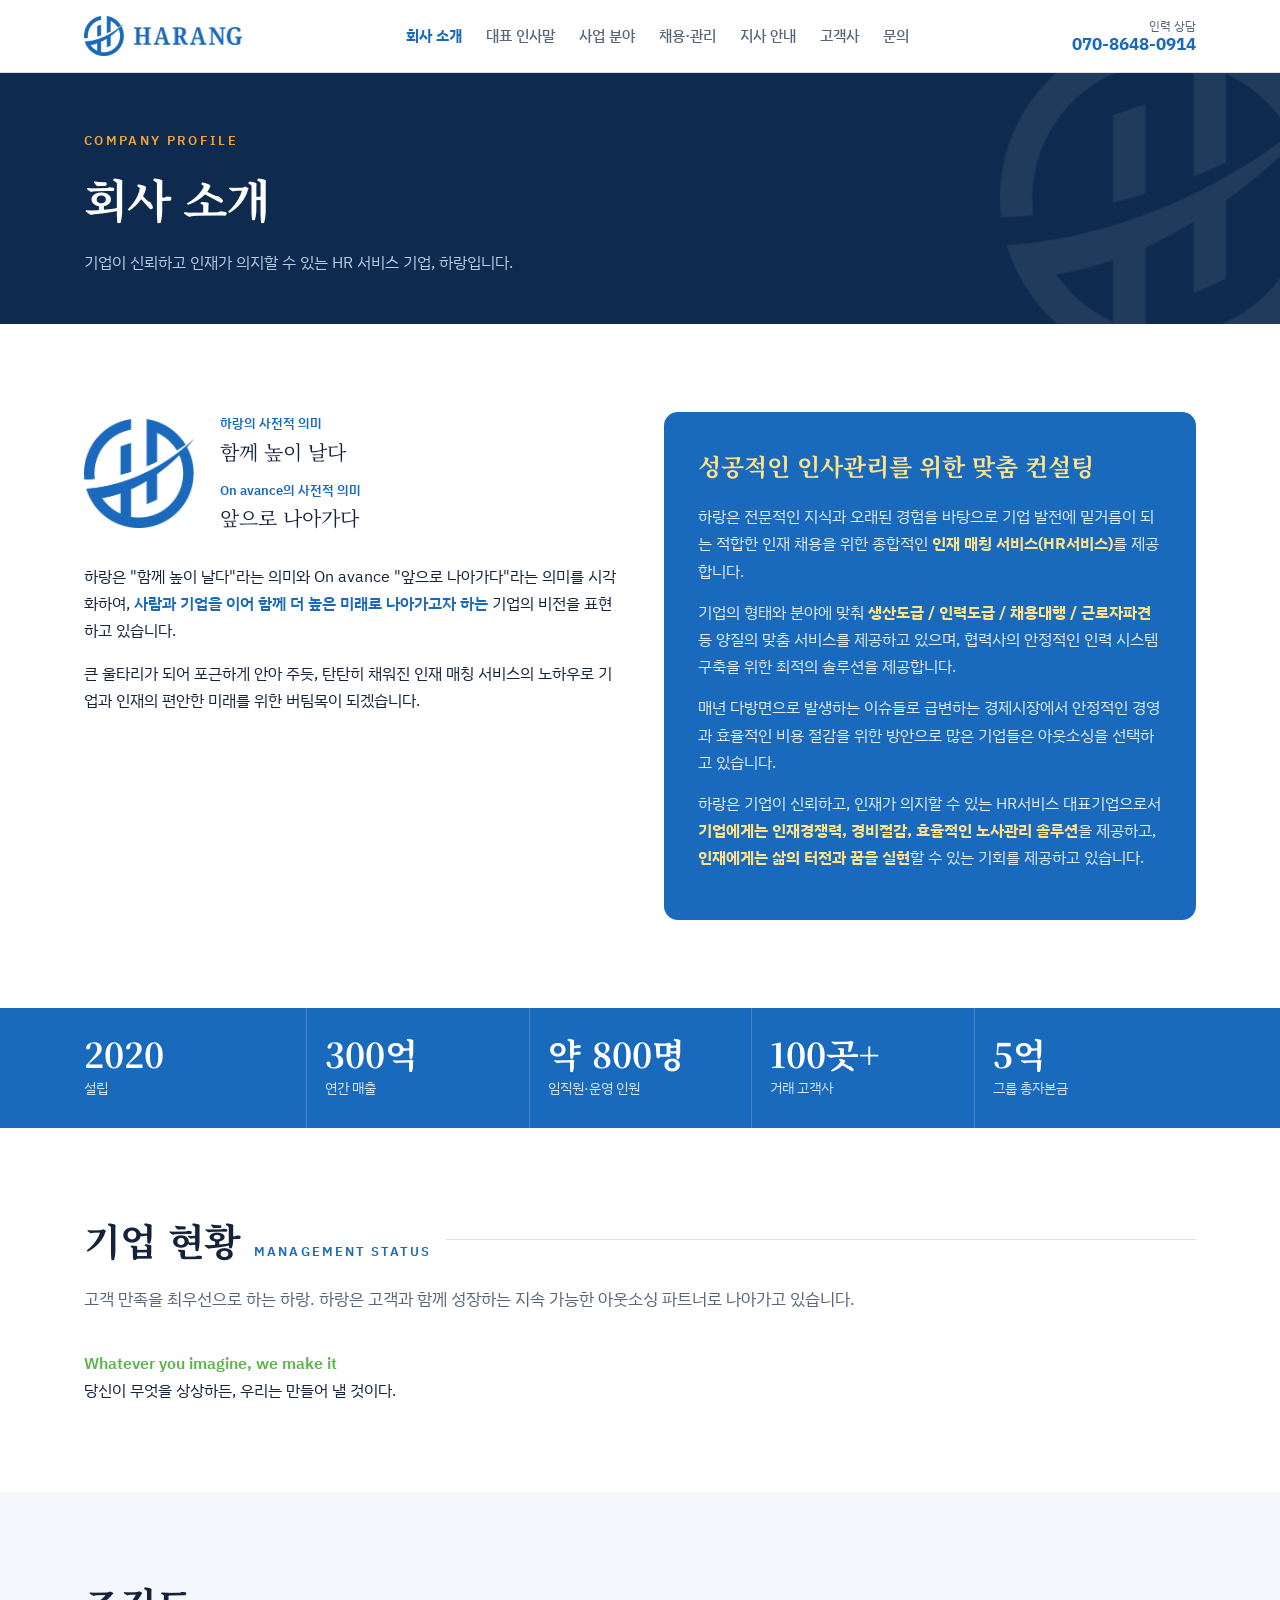
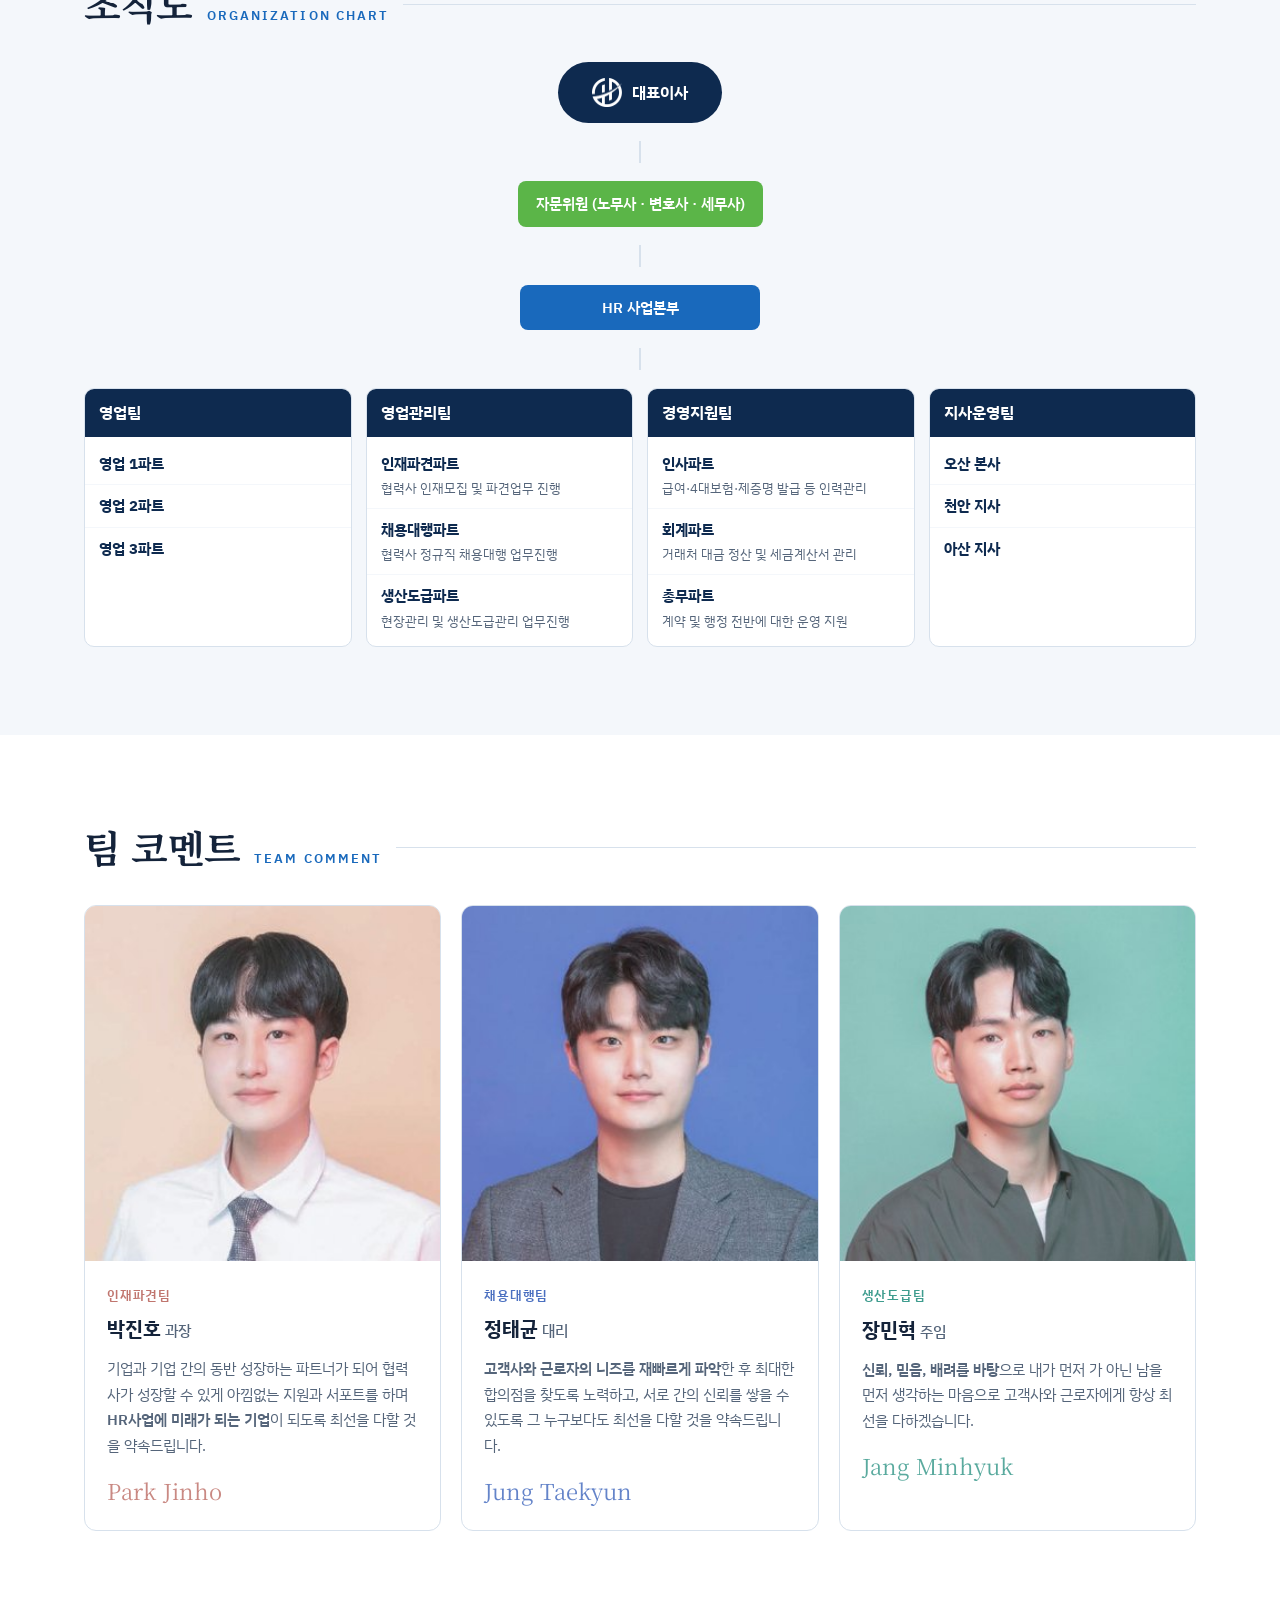
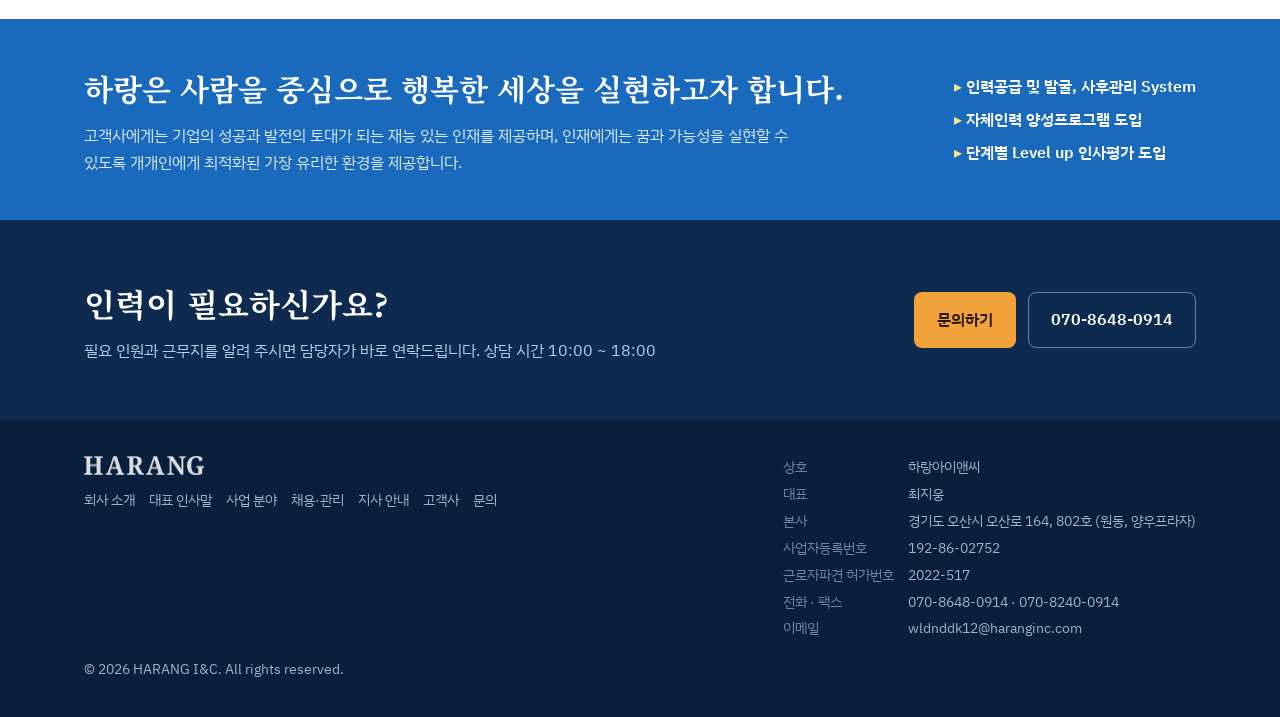
==== about.html @ 8228ccd3 "Add files via upload" ====
<!doctype html>
<html lang="ko">
<head>
<meta charset="utf-8">
<meta name="viewport" content="width=device-width, initial-scale=1">
<title>회사 소개 | 하랑아이앤씨</title>
<meta name="description" content="하랑아이앤씨 회사 소개, 기업 현황, 조직도, 팀 소개.">
<meta property="og:type" content="website">
<meta property="og:title" content="회사 소개 | 하랑아이앤씨">
<meta property="og:description" content="하랑아이앤씨 회사 소개, 기업 현황, 조직도, 팀 소개.">
<link rel="icon" type="image/png" href="favicon.png">
<link rel="preconnect" href="https://fonts.googleapis.com">
<link rel="preconnect" href="https://fonts.gstatic.com" crossorigin>
<link href="https://fonts.googleapis.com/css2?family=Noto+Serif+KR:wght@600;700&family=IBM+Plex+Sans+KR:wght@400;500;600;700&display=swap" rel="stylesheet">
<link rel="stylesheet" href="style.css">
</head>
<body>
<header class="top">
  <div class="wrap">
    <a class="brand" href="index.html" aria-label="하랑아이앤씨 홈"><img class="s" src="logo-symbol.png" alt=""><img class="w" src="logo-wordmark.png" alt="HARANG"></a>
    <nav class="menu" id="menu" aria-label="주요 메뉴"><a href="about.html" aria-current="page">회사 소개</a><a href="greeting.html">대표 인사말</a><a href="business.html">사업 분야</a><a href="process.html">채용·관리</a><a href="network.html">지사 안내</a><a href="clients.html">고객사</a><a href="contact.html">문의</a></nav>
    <a class="tel" href="tel:07086480914"><small>인력 상담</small><b>070-8648-0914</b></a>
    <button class="menu-btn" type="button" aria-expanded="false" aria-controls="menu" onclick="var m=document.getElementById('menu');var o=m.classList.toggle('open');this.setAttribute('aria-expanded',o);this.textContent=o?'닫기':'메뉴';">메뉴</button>
  </div>
</header>
<main>

<section class="banner"><img class="bg" src="logo-symbol.png" alt=""><div class="wrap"><span class="en">Company Profile</span><h1>회사 소개</h1><p>기업이 신뢰하고 인재가 의지할 수 있는 HR 서비스 기업, 하랑입니다.</p></div></section>
<section class="sec">
  <div class="wrap grid2">
    <div class="prose">
      <div class="meaning"><img src="logo-symbol.png" alt="하랑 CI">
        <dl><div><dt>하랑의 사전적 의미</dt><dd>함께 높이 날다</dd></div><div><dt>On avance의 사전적 의미</dt><dd>앞으로 나아가다</dd></div></dl></div>
      <p>하랑은 "함께 높이 날다"라는 의미와 On avance "앞으로 나아가다"라는 의미를 시각화하여, <strong>사람과 기업을 이어 함께 더 높은 미래로 나아가고자 하는</strong> 기업의 비전을 표현하고 있습니다.</p>
      <p>큰 울타리가 되어 포근하게 안아 주듯, 탄탄히 채워진 인재 매칭 서비스의 노하우로 기업과 인재의 편안한 미래를 위한 버팀목이 되겠습니다.</p>
    </div>
    <div class="consult">
      <h3>성공적인 인사관리를 위한 맞춤 컨설팅</h3>
      <p>하랑은 전문적인 지식과 오래된 경험을 바탕으로 기업 발전에 밑거름이 되는 적합한 인재 채용을 위한 종합적인 <strong>인재 매칭 서비스(HR서비스)</strong>를 제공합니다.</p>
      <p>기업의 형태와 분야에 맞춰 <strong>생산도급 / 인력도급 / 채용대행 / 근로자파견</strong> 등 양질의 맞춤 서비스를 제공하고 있으며, 협력사의 안정적인 인력 시스템 구축을 위한 최적의 솔루션을 제공합니다.</p>
      <p>매년 다방면으로 발생하는 이슈들로 급변하는 경제시장에서 안정적인 경영과 효율적인 비용 절감을 위한 방안으로 많은 기업들은 아웃소싱을 선택하고 있습니다.</p>
      <p>하랑은 기업이 신뢰하고, 인재가 의지할 수 있는 HR서비스 대표기업으로서 <strong>기업에게는 인재경쟁력, 경비절감, 효율적인 노사관리 솔루션</strong>을 제공하고, <strong>인재에게는 삶의 터전과 꿈을 실현</strong>할 수 있는 기회를 제공하고 있습니다.</p>
    </div>
  </div>
</section>
<div class="figures" aria-label="기업 현황"><div class="wrap"><ul>
<li><b>2020</b><span>설립</span></li><li><b>300억</b><span>연간 매출</span></li><li><b>약 800명</b><span>임직원·운영 인원</span></li>
<li><b>100곳+</b><span>거래 고객사</span></li><li><b>5억</b><span>그룹 총자본금</span></li></ul></div></div>
<section class="sec">
  <div class="wrap">
    <div class="sec-head"><h2>기업 현황</h2><span class="en">Management Status</span><span class="rule"></span></div>
    <p class="intro">고객 만족을 최우선으로 하는 하랑. 하랑은 고객과 함께 성장하는 지속 가능한 아웃소싱 파트너로 나아가고 있습니다.</p>
    <p style="margin:0;color:var(--green);font-weight:600">Whatever you imagine, we make it</p>
    <p style="margin:0">당신이 무엇을 상상하든, 우리는 만들어 낼 것이다.</p>
  </div>
</section>
<section class="sec alt">
  <div class="wrap">
    <div class="sec-head"><h2>조직도</h2><span class="en">Organization Chart</span><span class="rule"></span></div>
    <div class="org">
      <div class="ceo"><img src="logo-symbol.png" alt="">대표이사</div>
      <div class="vline"></div>
      <div class="row"><span class="pill green">자문위원 (노무사 · 변호사 · 세무사)</span></div>
      <div class="vline"></div>
      <div class="row"><span class="pill navy">HR 사업본부</span></div>
      <div class="vline"></div>
      <div class="depts">
        <div class="dept"><h4>영업팀</h4><ul><li><b>영업 1파트</b></li><li><b>영업 2파트</b></li><li><b>영업 3파트</b></li></ul></div>
        <div class="dept"><h4>영업관리팀</h4><ul><li><b>인재파견파트</b><span>협력사 인재모집 및 파견업무 진행</span></li><li><b>채용대행파트</b><span>협력사 정규직 채용대행 업무진행</span></li><li><b>생산도급파트</b><span>현장관리 및 생산도급관리 업무진행</span></li></ul></div>
        <div class="dept"><h4>경영지원팀</h4><ul><li><b>인사파트</b><span>급여·4대보험·제증명 발급 등 인력관리</span></li><li><b>회계파트</b><span>거래처 대금 정산 및 세금계산서 관리</span></li><li><b>총무파트</b><span>계약 및 행정 전반에 대한 운영 지원</span></li></ul></div>
        <div class="dept"><h4>지사운영팀</h4><ul><li><b>오산 본사</b></li><li><b>천안 지사</b></li><li><b>아산 지사</b></li></ul></div>
      </div>
    </div>
  </div>
</section>
<section class="sec">
  <div class="wrap">
    <div class="sec-head"><h2>팀 코멘트</h2><span class="en">Team Comment</span><span class="rule"></span></div>
    <div class="team">
      <article class="member"><img src="team-1.jpg" alt="박진호 과장"><div class="body"><span class="team-name" style="color:#C0756E">인재파견팀</span><h3>박진호<span>과장</span></h3>
        <p>기업과 기업 간의 동반 성장하는 파트너가 되어 협력사가 성장할 수 있게 아낌없는 지원과 서포트를 하며 <em>HR사업에 미래가 되는 기업</em>이 되도록 최선을 다할 것을 약속드립니다.</p><div class="en" style="color:#C0756E">Park Jinho</div></div></article>
      <article class="member"><img src="team-2.jpg" alt="정태균 대리"><div class="body"><span class="team-name" style="color:#4A6FC0">채용대행팀</span><h3>정태균<span>대리</span></h3>
        <p><em>고객사와 근로자의 니즈를 재빠르게 파악</em>한 후 최대한 합의점을 찾도록 노력하고, 서로 간의 신뢰를 쌓을 수 있도록 그 누구보다도 최선을 다할 것을 약속드립니다.</p><div class="en" style="color:#4A6FC0">Jung Taekyun</div></div></article>
      <article class="member"><img src="team-3.jpg" alt="장민혁 주임"><div class="body"><span class="team-name" style="color:#3E9C8E">생산도급팀</span><h3>장민혁<span>주임</span></h3>
        <p><em>신뢰, 믿음, 배려를 바탕</em>으로 내가 먼저 가 아닌 남을 먼저 생각하는 마음으로 고객사와 근로자에게 항상 최선을 다하겠습니다.</p><div class="en" style="color:#3E9C8E">Jang Minhyuk</div></div></article>
    </div>
  </div>
</section>
<section class="vision"><div class="wrap">
  <div><h3>하랑은 사람을 중심으로 행복한 세상을 실현하고자 합니다.</h3>
  <p>고객사에게는 기업의 성공과 발전의 토대가 되는 재능 있는 인재를 제공하며, 인재에게는 꿈과 가능성을 실현할 수 있도록 개개인에게 최적화된 가장 유리한 환경을 제공합니다.</p></div>
  <ul><li>인력공급 및 발굴, 사후관리 System</li><li>자체인력 양성프로그램 도입</li><li>단계별 Level up 인사평가 도입</li></ul>
</div></section>
<section class="cta"><div class="wrap"><div><h2>인력이 필요하신가요?</h2><p>필요 인원과 근무지를 알려 주시면 담당자가 바로 연락드립니다. 상담 시간 10:00 ~ 18:00</p></div>
<div class="ctas"><a class="btn primary" href="contact.html">문의하기</a><a class="btn ghost" href="tel:07086480914">070-8648-0914</a></div></div></section>
</main>
<footer>
  <div class="wrap">
    <div class="fb"><img src="logo-wordmark.png" alt="HARANG"><nav aria-label="하단 메뉴"><a href="about.html">회사 소개</a><a href="greeting.html">대표 인사말</a><a href="business.html">사업 분야</a><a href="process.html">채용·관리</a><a href="network.html">지사 안내</a><a href="clients.html">고객사</a><a href="contact.html">문의</a></nav></div>
    <dl>
      <dt>상호</dt><dd>하랑아이앤씨</dd>
      <dt>대표</dt><dd>최지웅</dd>
      <dt>본사</dt><dd>경기도 오산시 오산로 164, 802호 (원동, 양우프라자)</dd>
      <dt>사업자등록번호</dt><dd>192-86-02752</dd>
      <dt>근로자파견 허가번호</dt><dd>2022-517</dd>
      <dt>전화 · 팩스</dt><dd>070-8648-0914 · 070-8240-0914</dd>
      <dt>이메일</dt><dd>wldnddk12@haranginc.com</dd>
    </dl>
    <p style="margin:0;align-self:flex-end">© 2026 HARANG I&amp;C. All rights reserved.</p>
  </div>
</footer>

</body>
</html>
---- style.css ----
/* 하랑아이앤씨 홈페이지 공통 스타일
   Layout: 현장 배치표 — 왼쪽 정렬 섹션, 한국어 제목 + 영문 라벨(소개서 양식), 남색 히어로에 CI */
:root{
  --navy:#0E2A4F; --navy-2:#0A1F3B; --blue:#1969BC; --blue-2:#3F86D3; --sky:#EAF2FB; --paper:#FFFFFF; --mist:#F4F7FB;
  --ink:#14233A; --muted:#55657A; --line:#D7E1EC; --signal:#F2A23A; --green:#5BB548; --on-navy:#FFFFFF; --on-navy-muted:#B9CCE4;
  --serif:"Noto Serif KR","Nanum Myeongjo",serif;
  --sans:"IBM Plex Sans KR","Apple SD Gothic Neo","Malgun Gothic","Noto Sans KR",system-ui,sans-serif;
  color-scheme:light;
}
*,*::before,*::after{box-sizing:border-box}
html{scroll-behavior:smooth;scroll-padding-top:84px}
@media (prefers-reduced-motion:reduce){html{scroll-behavior:auto}}
body{margin:0;background:var(--paper);color:var(--ink);font-family:var(--sans);font-size:16px;line-height:1.7;-webkit-font-smoothing:antialiased}
a{color:inherit}
img{max-width:100%;display:block}
.wrap{max-width:1160px;margin:0 auto;padding-inline:24px}
@media (max-width:600px){.wrap{padding-inline:18px}}

/* header */
.top{position:sticky;top:0;z-index:20;background:rgba(255,255,255,.97);backdrop-filter:saturate(1.4) blur(8px);border-bottom:1px solid var(--line)}
.top .wrap{display:flex;align-items:center;justify-content:space-between;gap:16px;min-height:72px}
.brand{display:flex;align-items:center;gap:10px;text-decoration:none;flex:none}
.brand .s{width:40px;height:auto}.brand .w{width:108px;height:auto}
nav.menu{display:flex;gap:2px}
nav.menu a{text-decoration:none;color:var(--muted);font-weight:500;font-size:15px;padding:8px 11px;border-radius:6px;white-space:nowrap}
nav.menu a:hover{color:var(--blue);background:var(--sky)}
nav.menu a[aria-current="page"]{color:var(--blue);font-weight:700}
.tel{display:flex;flex-direction:column;align-items:flex-end;line-height:1.25;text-decoration:none;flex:none}
.tel small{font-size:12px;color:var(--muted)}
.tel b{font-size:17px;color:var(--blue);font-variant-numeric:tabular-nums}
.menu-btn{display:none;border:1px solid var(--line);background:var(--paper);border-radius:8px;padding:8px 12px;font:inherit;font-size:14px;cursor:pointer}
@media (max-width:1020px){
  .menu-btn{display:block}
  nav.menu{display:none;position:absolute;left:0;right:0;top:100%;background:var(--paper);border-bottom:1px solid var(--line);flex-direction:column;padding:8px 18px 16px}
  nav.menu.open{display:flex}
  nav.menu a{padding:12px 8px;font-size:16px;border-bottom:1px solid var(--mist)}
  .tel{display:none}
}
.btn{display:inline-flex;align-items:center;gap:8px;text-decoration:none;font-weight:600;border-radius:8px;padding:13px 22px;font-size:16px;border:1px solid transparent}
.btn.primary{background:var(--signal);color:#2B1A00}.btn.primary:hover{background:#F7B65C}
.btn.ghost{border-color:rgba(255,255,255,.4);color:var(--on-navy)}.btn.ghost:hover{background:rgba(255,255,255,.08)}
.btn.line{border-color:var(--blue);color:var(--blue)}.btn.line:hover{background:var(--sky)}
a:focus-visible,button:focus-visible{outline:3px solid var(--signal);outline-offset:2px}

/* hero (home) */
.hero{background:var(--navy);color:var(--on-navy);position:relative;overflow:hidden}
.hero .bg{position:absolute;right:-120px;top:50%;transform:translateY(-50%);width:min(680px,80vw);opacity:.07;filter:brightness(0) invert(1);pointer-events:none}
.hero .wrap{position:relative;padding-block:84px 76px}
.ci{display:flex;align-items:center;gap:clamp(16px,3vw,30px);margin-bottom:34px;flex-wrap:wrap}
.ci .s{width:clamp(96px,14vw,150px);filter:brightness(0) invert(1)}
.ci .w{width:clamp(220px,34vw,380px);filter:brightness(0) invert(1)}
.ci .tag{display:block;margin-top:10px;font-family:var(--sans);font-size:clamp(15px,1.8vw,20px);letter-spacing:.32em;color:#9CC4EE}
.hero .eyebrow{font-size:13px;letter-spacing:.14em;text-transform:uppercase;color:var(--on-navy-muted);font-weight:600;margin:0 0 16px}
.hero p.lead{font-size:clamp(17px,2vw,21px);color:#DCE7F5;max-width:36em;margin:0 0 32px}
.ctas{display:flex;gap:12px;flex-wrap:wrap}

/* page banner (sub pages) */
.banner{background:var(--navy);color:var(--on-navy);position:relative;overflow:hidden}
.banner .wrap{padding-block:56px 48px;position:relative}
.banner .bg{position:absolute;right:-60px;top:50%;transform:translateY(-50%);width:340px;opacity:.08;filter:brightness(0) invert(1)}
.banner h1{font-family:var(--serif);font-size:clamp(30px,4.4vw,46px);margin:0;letter-spacing:-.02em}
.banner .en{display:block;font-size:13px;letter-spacing:.18em;text-transform:uppercase;color:var(--signal);font-weight:600;margin-bottom:8px}
.banner p{margin:12px 0 0;color:var(--on-navy-muted);max-width:40em}

/* figures */
.figures{background:var(--blue);color:var(--on-navy)}
.figures ul{list-style:none;margin:0;padding:0;display:grid;grid-template-columns:repeat(5,minmax(0,1fr))}
.figures li{padding:26px 18px;border-left:1px solid rgba(255,255,255,.18)}
.figures li:first-child{border-left:0;padding-left:0}
.figures b{display:block;font-family:var(--serif);font-size:clamp(24px,3vw,34px);font-weight:700;font-variant-numeric:tabular-nums;line-height:1.2}
.figures span{font-size:14px;color:#D7E6F8}
@media (max-width:860px){.figures ul{grid-template-columns:repeat(2,minmax(0,1fr))}.figures li{border-left:0;padding:18px 0;border-top:1px solid rgba(255,255,255,.18)}.figures li:nth-child(-n+2){border-top:0}}

/* sections */
section.sec{padding-block:88px}
section.sec.alt{background:var(--mist)}
section.sec.tight{padding-block:64px}
.sec-head{display:flex;align-items:baseline;gap:14px;flex-wrap:wrap;margin-bottom:34px}
.sec-head h2{font-family:var(--serif);font-size:clamp(26px,3.2vw,38px);line-height:1.25;margin:0;letter-spacing:-.02em;text-wrap:balance}
.sec-head .en{font-size:13px;letter-spacing:.16em;text-transform:uppercase;color:var(--blue);font-weight:600}
.sec-head .rule{flex:1;min-width:40px;height:1px;background:var(--line);align-self:center}
.intro{max-width:46em;color:var(--muted);font-size:17px;margin:-12px 0 36px}
.prose p{margin:0 0 16px;max-width:42em}
.prose strong{color:var(--blue);font-weight:600}
@media (max-width:600px){section.sec{padding-block:60px}}
.grid2{display:grid;grid-template-columns:repeat(2,minmax(0,1fr));gap:48px;align-items:start}
@media (max-width:860px){.grid2{grid-template-columns:1fr;gap:32px}}

/* cards */
.cards4{display:grid;grid-template-columns:repeat(4,minmax(0,1fr));gap:16px}
@media (max-width:960px){.cards4{grid-template-columns:repeat(2,minmax(0,1fr))}}
@media (max-width:520px){.cards4{grid-template-columns:1fr}}
.card{background:var(--paper);border:1px solid var(--line);border-radius:10px;padding:26px 22px;min-width:0;display:flex;flex-direction:column;gap:8px}
a.card{text-decoration:none}a.card:hover{border-color:var(--blue)}
.card h3{font-size:20px;margin:0}.card small{font-size:12px;letter-spacing:.12em;text-transform:uppercase;color:var(--blue);font-weight:600}
.card p{margin:0;color:var(--muted);font-size:15px}
.card .more{margin-top:auto;padding-top:8px;color:var(--blue);font-weight:600;font-size:14px}

/* CI meaning */
.meaning{display:flex;gap:26px;align-items:center;flex-wrap:wrap;margin-bottom:28px}
.meaning img{width:110px}
.meaning dl{margin:0;display:grid;gap:10px}
.meaning dt{font-size:13px;color:var(--blue);font-weight:600}
.meaning dd{margin:0;font-family:var(--serif);font-size:20px}
.consult{background:var(--blue);color:var(--on-navy);border-radius:14px;padding:34px}
.consult h3{font-family:var(--serif);font-size:24px;margin:0 0 16px;color:#FFE38A}
.consult p{margin:0 0 14px;color:#E3EEFA}
.consult strong{color:#FFE38A}

/* org chart */
.org{display:grid;gap:18px;justify-items:center}
.org .ceo{background:var(--navy);color:#fff;border-radius:999px;padding:16px 34px;font-weight:700;display:flex;align-items:center;gap:10px}
.org .ceo img{width:30px;filter:brightness(0) invert(1)}
.org .row{display:flex;gap:14px;flex-wrap:wrap;justify-content:center}
.org .pill{border-radius:8px;padding:10px 18px;font-weight:600;font-size:15px}
.org .pill.green{background:var(--green);color:#fff}.org .pill.navy{background:var(--blue);color:#fff;min-width:240px;text-align:center}
.org .depts{display:grid;grid-template-columns:repeat(4,minmax(0,1fr));gap:14px;width:100%}
@media (max-width:960px){.org .depts{grid-template-columns:repeat(2,minmax(0,1fr))}}
@media (max-width:520px){.org .depts{grid-template-columns:1fr}}
.dept{border:1px solid var(--line);border-radius:10px;overflow:hidden;background:var(--paper)}
.dept h4{margin:0;background:var(--navy);color:#fff;padding:10px 14px;font-size:16px}
.dept ul{list-style:none;margin:0;padding:6px 0}
.dept li{padding:8px 14px;border-bottom:1px solid var(--mist);font-size:14px}
.dept li:last-child{border-bottom:0}
.dept li b{display:block;font-size:15px;color:var(--navy)}
.dept li span{color:var(--muted);font-size:13px}
.vline{width:2px;height:22px;background:var(--line)}

/* team */
.team{display:grid;grid-template-columns:repeat(3,minmax(0,1fr));gap:20px}
@media (max-width:860px){.team{grid-template-columns:1fr}}
.member{border:1px solid var(--line);border-radius:12px;overflow:hidden;background:var(--paper);display:flex;flex-direction:column}
.member img{width:100%;aspect-ratio:1/1;object-fit:cover}
.member .body{padding:20px 22px}
.member .team-name{font-size:13px;font-weight:600;letter-spacing:.06em}
.member h3{margin:4px 0 10px;font-size:20px}.member h3 span{font-size:15px;color:var(--muted);font-weight:500;margin-left:4px}
.member p{margin:0;color:var(--muted);font-size:15px}
.member em{font-style:normal;font-weight:600}
.member .en{font-family:var(--serif);font-size:22px;margin-top:14px;opacity:.85}

/* vision band */
.vision{background:var(--blue);color:#fff}
.vision .wrap{padding-block:44px;display:flex;gap:30px;flex-wrap:wrap;justify-content:space-between;align-items:center}
.vision h3{font-family:var(--serif);font-size:clamp(22px,2.6vw,30px);margin:0 0 8px}
.vision p{margin:0;color:#DCE9F8;max-width:44em}
.vision ul{margin:0;padding:0;list-style:none;display:grid;gap:6px;font-weight:600}
.vision ul li::before{content:"▸ ";color:#FFE38A}

/* greeting */
.letter{display:grid;grid-template-columns:minmax(0,.8fr) minmax(0,1.2fr);gap:56px;align-items:start}
@media (max-width:860px){.letter{grid-template-columns:1fr;gap:28px}}
.letter .lead{font-family:var(--serif);font-size:clamp(26px,3.4vw,38px);line-height:1.4;margin:0;color:var(--navy)}
.letter .lead small{display:block;font-family:var(--sans);font-size:15px;color:var(--blue);font-weight:600;letter-spacing:.1em;margin-bottom:12px}
.letter .text p{margin:0 0 18px;font-size:17px;color:#2B3A50}
.sign{margin-top:30px;display:flex;justify-content:flex-end;align-items:flex-end;gap:14px;color:var(--muted);font-size:15px}
.sign b{font-family:var(--serif);font-size:28px;color:var(--ink);letter-spacing:.24em;line-height:1.2}
.sign .hanja{display:block;font-family:var(--serif);font-size:16px;letter-spacing:.3em;color:var(--muted)}

/* services */
.svc{display:grid;grid-template-columns:minmax(0,1fr) minmax(0,1fr);gap:40px;align-items:start;padding-block:56px;border-top:1px solid var(--line)}
.svc:first-of-type{border-top:0;padding-top:8px}
@media (max-width:860px){.svc{grid-template-columns:1fr;gap:24px}}
.svc .num{font-family:var(--serif);color:var(--blue);font-size:20px;font-weight:700}
.svc h3{font-family:var(--serif);font-size:30px;margin:2px 0 4px}
.svc h3 small{font-family:var(--sans);font-size:14px;color:var(--muted);font-weight:500;margin-left:8px}
.svc p{margin:0 0 14px;color:#33445C}
.svc .note{color:var(--blue);font-size:15px}
.diagram{background:var(--sky);border-radius:14px;padding:18px}
.diagram svg{width:100%;height:auto;display:block}
.diagram .cap{margin:10px 0 0;text-align:center;font-size:14px;color:var(--muted)}
.fx h4{margin:18px 0 8px;font-size:16px;color:var(--navy)}
.fx ul{margin:0;padding:0;list-style:none;display:grid;grid-template-columns:repeat(2,minmax(0,1fr));gap:6px 18px}
.fx li{font-size:15px;padding-left:14px;position:relative}
.fx li::before{content:"";position:absolute;left:0;top:.72em;width:6px;height:6px;border-radius:50%;background:var(--blue)}
.fx3{display:grid;grid-template-columns:repeat(3,minmax(0,1fr));gap:12px;margin-top:10px}
@media (max-width:600px){.fx3{grid-template-columns:1fr}}
.fx3 div{background:var(--sky);border-radius:10px;overflow:hidden}
.fx3 h5{margin:0;background:var(--navy);color:#fff;text-align:center;padding:10px;font-size:15px}
.fx3 ul{display:block;padding:12px 14px}
.fx3 li{margin:4px 0}
.types{margin:0;padding:0;list-style:none;display:grid;gap:6px}
.types b{color:var(--navy)}

/* necessity */
.need{display:grid;grid-template-columns:minmax(0,1.3fr) minmax(0,1fr);gap:24px}
@media (max-width:860px){.need{grid-template-columns:1fr}}
.aspect{border:2px solid var(--blue);border-radius:14px;padding:20px 22px;background:var(--paper)}
.aspect h4{display:inline-block;margin:0 0 10px;background:var(--blue);color:#fff;border-radius:999px;padding:4px 16px;font-size:16px}
.aspect ul{margin:0;padding-left:18px;color:#33445C;font-size:15px}
.stack{display:grid;gap:14px}
.box{border-radius:14px;padding:22px;color:#fff}
.box.o{background:#E9673C}.box.g{background:#2F9B48}
.box h4{margin:0 0 8px;font-size:20px;color:#FFF3B0}
.box p{margin:0;font-size:15px;color:#fff}
.slogan{margin-top:30px;text-align:center}
.slogan p{margin:0;color:var(--muted)}
.slogan b{display:block;font-family:var(--serif);font-size:clamp(20px,2.6vw,28px);color:var(--navy);margin-top:8px}

/* diff */
.diff{display:grid;grid-template-columns:repeat(4,minmax(0,1fr));gap:16px}
@media (max-width:960px){.diff{grid-template-columns:repeat(2,minmax(0,1fr))}}
@media (max-width:480px){.diff{grid-template-columns:1fr}}
.diff div{border-radius:12px;border-top:6px solid var(--blue);background:var(--paper);box-shadow:0 1px 0 var(--line);border-left:1px solid var(--line);border-right:1px solid var(--line);border-bottom:1px solid var(--line);padding:22px}
.diff div:nth-child(2n){border-top-color:var(--green)}
.diff h3{margin:0;font-size:20px;color:var(--blue)}.diff div:nth-child(2n) h3{color:#3E8F2F}
.diff small{display:block;font-size:12px;letter-spacing:.1em;text-transform:uppercase;color:var(--muted);margin-bottom:10px}
.diff p{margin:0;font-size:15px;color:#33445C}
.quote{margin-top:28px;background:var(--navy);color:#fff;border-radius:12px;padding:24px 28px}
.quote b{font-family:var(--serif);font-size:22px;display:block;margin-bottom:4px}
.quote span{color:var(--on-navy-muted)}

/* process */
.steps{list-style:none;margin:0;padding:0;display:grid;gap:12px;counter-reset:s}
.steps>li{display:grid;grid-template-columns:minmax(180px,.35fr) minmax(0,1fr);border-radius:10px;overflow:hidden;border:1px solid var(--line);counter-increment:s}
@media (max-width:640px){.steps>li{grid-template-columns:1fr}}
.steps h3{margin:0;background:var(--blue);color:#fff;padding:18px 20px;font-size:18px}
.steps h3::before{content:"0" counter(s) ". ";font-family:var(--serif)}
.steps ul{margin:0;padding:16px 20px 16px 36px;background:var(--sky);color:#2B3A50;font-size:15px}
.channels{margin:0;padding:0;list-style:none;display:grid;grid-template-columns:repeat(2,minmax(0,1fr));gap:10px 24px}
@media (max-width:640px){.channels{grid-template-columns:1fr}}
.channels li{padding:12px 16px;border-left:3px solid var(--blue);background:var(--paper);font-size:15.5px}
.mgmt{display:grid;grid-template-columns:repeat(2,minmax(0,1fr));gap:18px}
@media (max-width:760px){.mgmt{grid-template-columns:1fr}}
.mgmt div{border:1px solid var(--line);border-radius:10px;padding:20px 22px;background:var(--paper)}
.mgmt h3{margin:0 0 8px;font-size:18px;color:var(--navy)}
.mgmt ul{margin:0;padding-left:18px;color:#33445C;font-size:15px}

/* network */
.branches{display:grid;grid-template-columns:repeat(3,minmax(0,1fr));gap:18px}
@media (max-width:860px){.branches{grid-template-columns:1fr}}
.branch{border:1px solid var(--line);border-radius:12px;padding:26px;background:var(--paper)}
.branch.hq{border:2px solid var(--blue)}
.branch .tag{display:inline-block;font-size:12px;font-weight:700;letter-spacing:.08em;color:#fff;background:var(--blue);border-radius:4px;padding:2px 8px}
.branch.hq .tag{background:var(--signal);color:#2B1A00}
.branch h3{font-family:var(--serif);font-size:26px;margin:10px 0 8px}
.branch p{margin:0 0 6px;color:var(--muted);font-size:15px}
.branch a{color:var(--blue);font-weight:600;font-size:14px}

/* clients */
.filter{display:flex;flex-wrap:wrap;gap:6px;margin-bottom:22px}
.chip{border:1px solid var(--line);background:var(--paper);border-radius:999px;padding:6px 14px;font:inherit;font-size:14px;cursor:pointer;color:var(--ink)}
.chip[aria-pressed="true"]{background:var(--navy);border-color:var(--navy);color:#fff}
.chip small{opacity:.7;margin-left:4px;font-variant-numeric:tabular-nums}
.logos{list-style:none;margin:0;padding:0;display:grid;grid-template-columns:repeat(auto-fill,minmax(170px,1fr));gap:12px}
.logos li{background:var(--paper);border:1px solid var(--line);border-radius:10px;padding:16px 12px 10px;display:flex;flex-direction:column;align-items:center;gap:8px;min-width:0}
.logos .img{height:64px;width:100%;display:flex;align-items:center;justify-content:center}
.logos img{max-height:64px;max-width:100%;object-fit:contain}
.logos span{font-size:12.5px;color:var(--muted);text-align:center}
.count{color:var(--muted);font-size:14px;margin:16px 0 0}

/* contact */
.contact-cards{display:grid;grid-template-columns:repeat(2,minmax(0,1fr));gap:20px}
@media (max-width:760px){.contact-cards{grid-template-columns:1fr}}
.ccard{border:1px solid var(--line);border-radius:12px;padding:30px;background:var(--paper)}
.ccard h3{font-family:var(--serif);font-size:24px;margin:0 0 8px}
.ccard p{margin:0 0 18px;color:var(--muted)}
.ccard .num{display:block;font-size:clamp(26px,3vw,34px);font-weight:700;color:var(--blue);text-decoration:none;font-variant-numeric:tabular-nums}
.info{margin-top:28px;display:grid;grid-template-columns:auto 1fr;gap:10px 22px;border-top:1px solid var(--line);padding-top:24px}
.info dt{color:var(--muted);font-size:14px}.info dd{margin:0}

/* cta band */
.cta{background:var(--navy);color:#fff}
.cta .wrap{padding-block:56px;display:flex;justify-content:space-between;align-items:center;gap:24px;flex-wrap:wrap}
.cta h2{font-family:var(--serif);font-size:clamp(22px,2.8vw,32px);margin:0 0 6px}
.cta p{margin:0;color:var(--on-navy-muted)}

footer{background:var(--navy-2);color:#9FB3CC;font-size:13.5px}
footer .wrap{padding-block:36px;display:flex;flex-wrap:wrap;gap:18px 40px;justify-content:space-between}
footer dl{margin:0;display:grid;grid-template-columns:auto 1fr;gap:4px 14px}
footer dt{color:#6F87A6}footer dd{margin:0}
footer .fb img{width:120px;filter:brightness(0) invert(1);opacity:.85}
footer nav{display:flex;flex-wrap:wrap;gap:4px 14px;margin-top:14px}
footer nav a{text-decoration:none;color:#9FB3CC}footer nav a:hover{color:#fff}
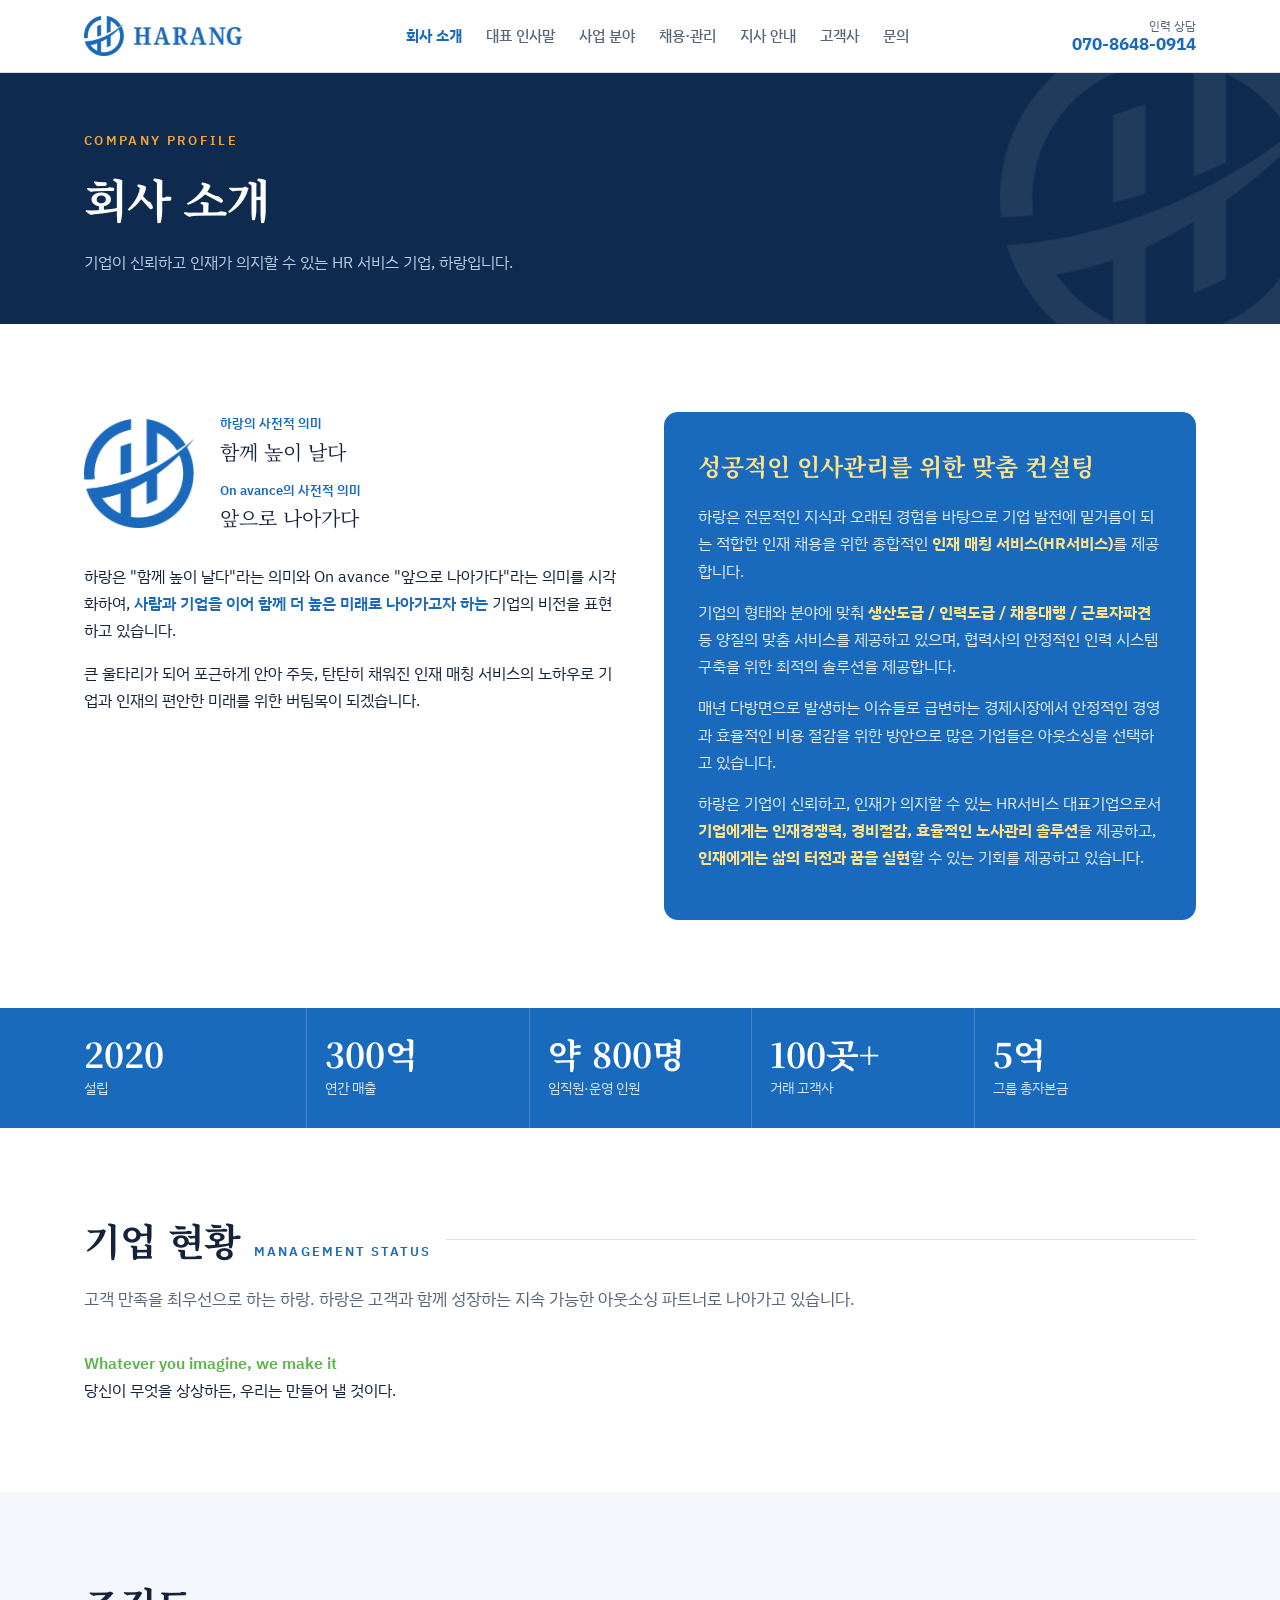
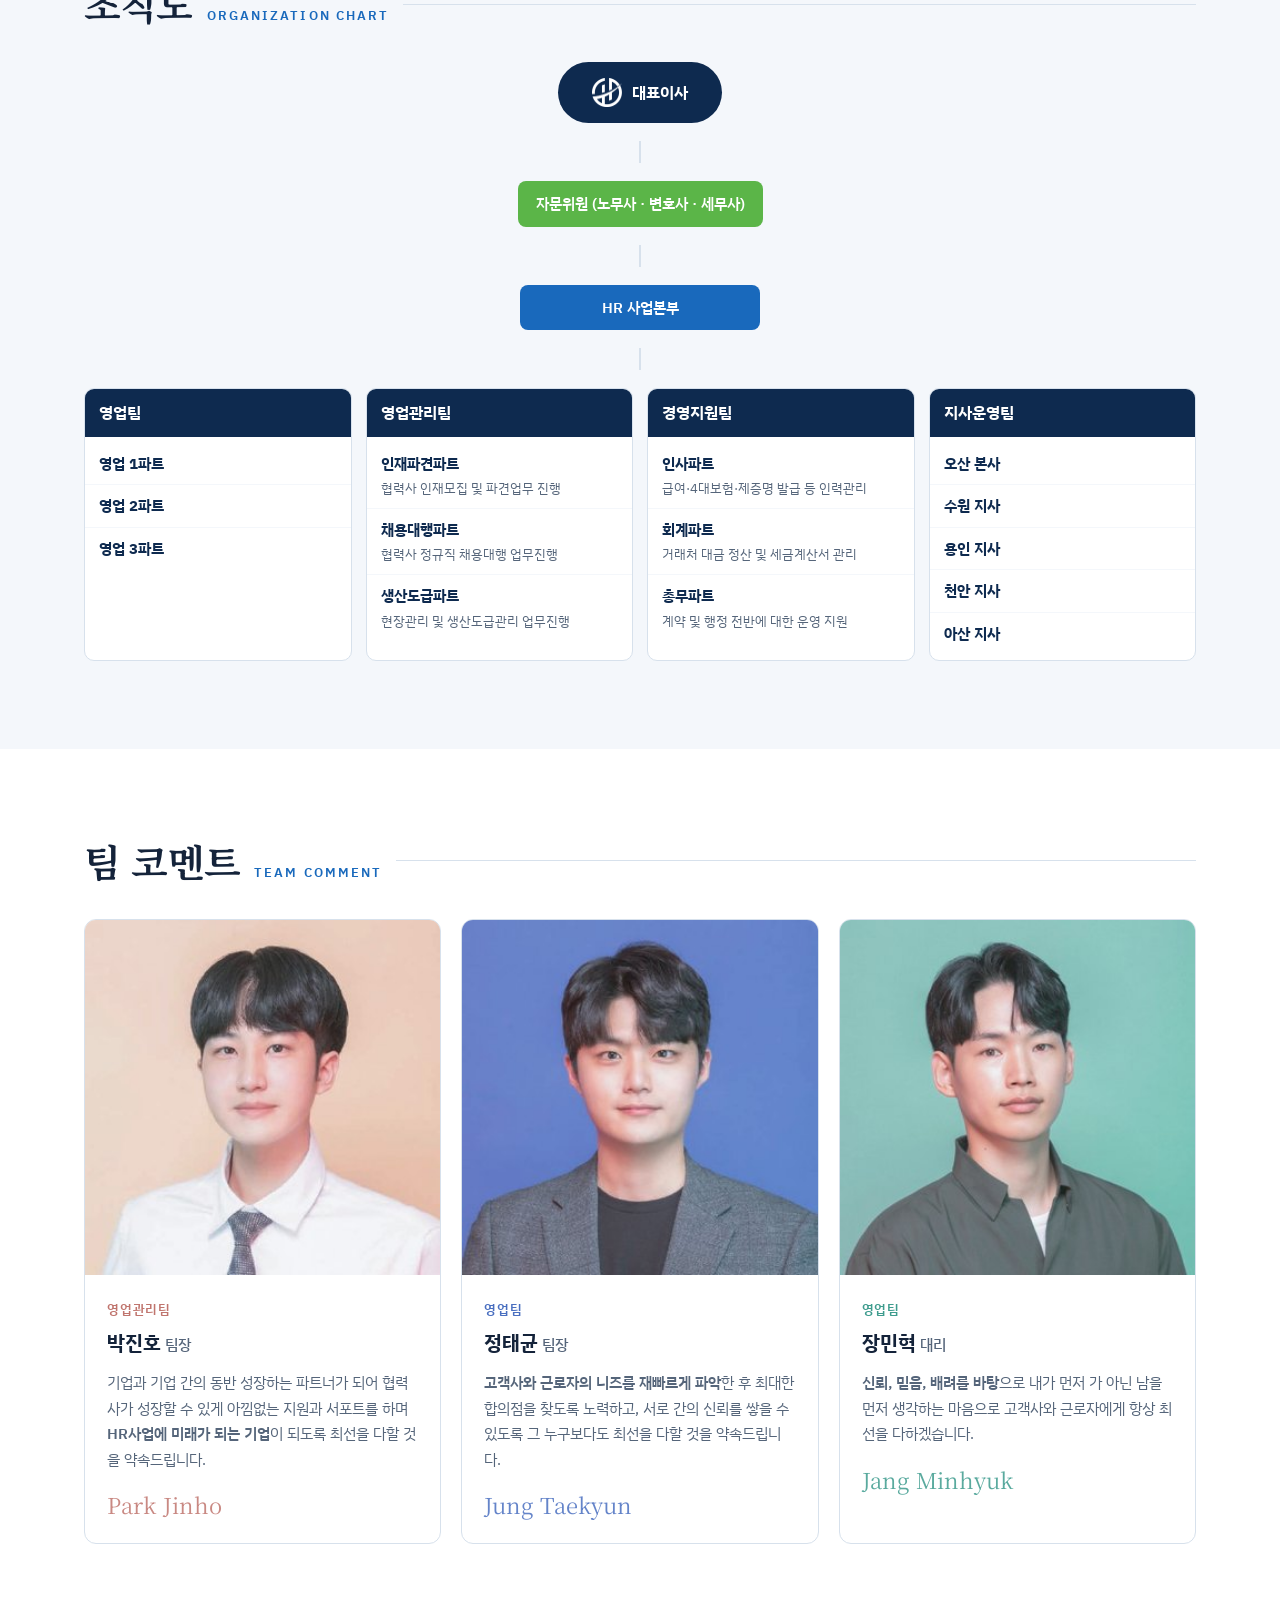
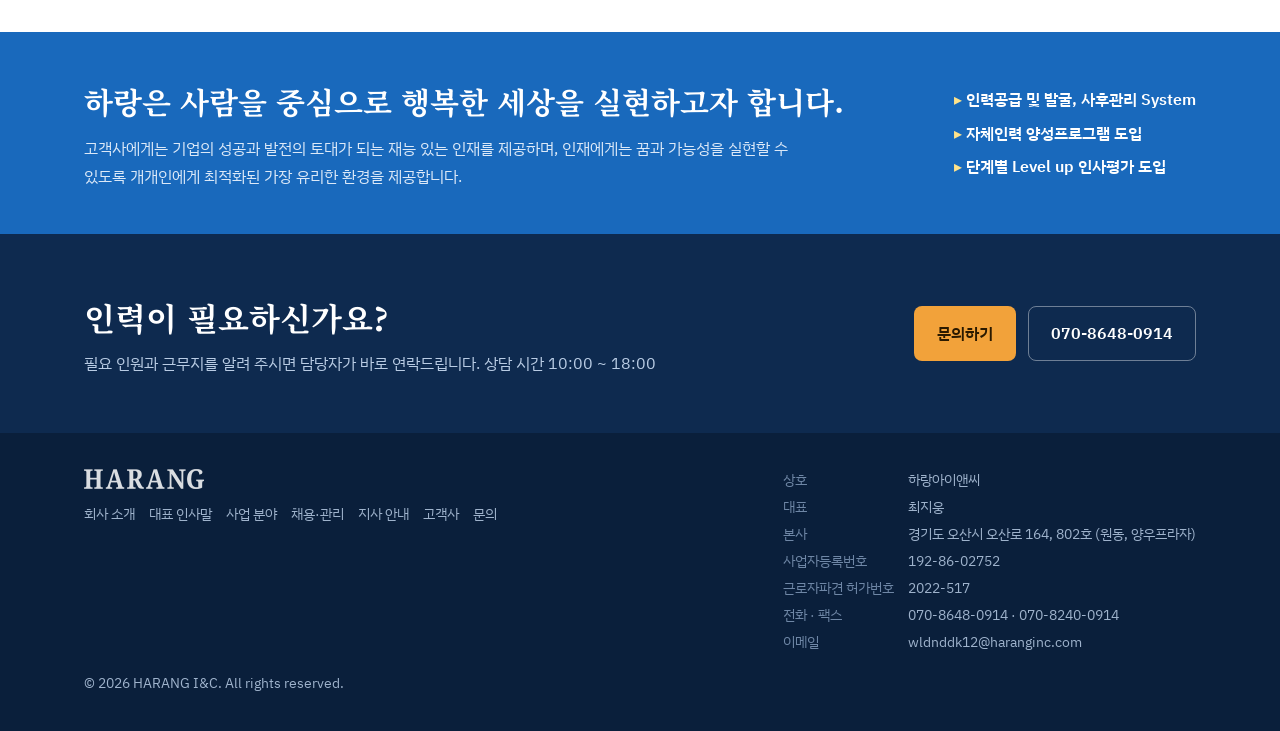
==== commit 94c5ab24: "Add files via upload" ====
--- a/about.html
+++ b/about.html
@@ -68,7 +68,7 @@
         <div class="dept"><h4>영업팀</h4><ul><li><b>영업 1파트</b></li><li><b>영업 2파트</b></li><li><b>영업 3파트</b></li></ul></div>
         <div class="dept"><h4>영업관리팀</h4><ul><li><b>인재파견파트</b><span>협력사 인재모집 및 파견업무 진행</span></li><li><b>채용대행파트</b><span>협력사 정규직 채용대행 업무진행</span></li><li><b>생산도급파트</b><span>현장관리 및 생산도급관리 업무진행</span></li></ul></div>
         <div class="dept"><h4>경영지원팀</h4><ul><li><b>인사파트</b><span>급여·4대보험·제증명 발급 등 인력관리</span></li><li><b>회계파트</b><span>거래처 대금 정산 및 세금계산서 관리</span></li><li><b>총무파트</b><span>계약 및 행정 전반에 대한 운영 지원</span></li></ul></div>
-        <div class="dept"><h4>지사운영팀</h4><ul><li><b>오산 본사</b></li><li><b>천안 지사</b></li><li><b>아산 지사</b></li></ul></div>
+        <div class="dept"><h4>지사운영팀</h4><ul><li><b>오산 본사</b></li><li><b>수원 지사</b></li><li><b>용인 지사</b></li><li><b>천안 지사</b></li><li><b>아산 지사</b></li></ul></div>
       </div>
     </div>
   </div>
@@ -77,11 +77,11 @@
   <div class="wrap">
     <div class="sec-head"><h2>팀 코멘트</h2><span class="en">Team Comment</span><span class="rule"></span></div>
     <div class="team">
-      <article class="member"><img src="team-1.jpg" alt="박진호 과장"><div class="body"><span class="team-name" style="color:#C0756E">인재파견팀</span><h3>박진호<span>과장</span></h3>
+      <article class="member"><img src="team-1.jpg" alt="박진호 팀장"><div class="body"><span class="team-name" style="color:#C0756E">영업관리팀</span><h3>박진호<span>팀장</span></h3>
         <p>기업과 기업 간의 동반 성장하는 파트너가 되어 협력사가 성장할 수 있게 아낌없는 지원과 서포트를 하며 <em>HR사업에 미래가 되는 기업</em>이 되도록 최선을 다할 것을 약속드립니다.</p><div class="en" style="color:#C0756E">Park Jinho</div></div></article>
-      <article class="member"><img src="team-2.jpg" alt="정태균 대리"><div class="body"><span class="team-name" style="color:#4A6FC0">채용대행팀</span><h3>정태균<span>대리</span></h3>
+      <article class="member"><img src="team-2.jpg" alt="정태균 팀장"><div class="body"><span class="team-name" style="color:#4A6FC0">영업팀</span><h3>정태균<span>팀장</span></h3>
         <p><em>고객사와 근로자의 니즈를 재빠르게 파악</em>한 후 최대한 합의점을 찾도록 노력하고, 서로 간의 신뢰를 쌓을 수 있도록 그 누구보다도 최선을 다할 것을 약속드립니다.</p><div class="en" style="color:#4A6FC0">Jung Taekyun</div></div></article>
-      <article class="member"><img src="team-3.jpg" alt="장민혁 주임"><div class="body"><span class="team-name" style="color:#3E9C8E">생산도급팀</span><h3>장민혁<span>주임</span></h3>
+      <article class="member"><img src="team-3.jpg" alt="장민혁 대리"><div class="body"><span class="team-name" style="color:#3E9C8E">영업팀</span><h3>장민혁<span>대리</span></h3>
         <p><em>신뢰, 믿음, 배려를 바탕</em>으로 내가 먼저 가 아닌 남을 먼저 생각하는 마음으로 고객사와 근로자에게 항상 최선을 다하겠습니다.</p><div class="en" style="color:#3E9C8E">Jang Minhyuk</div></div></article>
     </div>
   </div>
--- a/style.css
+++ b/style.css
@@ -226,10 +226,10 @@
 .mgmt ul{margin:0;padding-left:18px;color:#33445C;font-size:15px}
 
 /* network */
-.branches{display:grid;grid-template-columns:repeat(3,minmax(0,1fr));gap:18px}
+.branches{display:grid;grid-template-columns:repeat(2,minmax(0,1fr));gap:18px}
 @media (max-width:860px){.branches{grid-template-columns:1fr}}
 .branch{border:1px solid var(--line);border-radius:12px;padding:26px;background:var(--paper)}
-.branch.hq{border:2px solid var(--blue)}
+.branch.hq{border:2px solid var(--blue);grid-column:1/-1}
 .branch .tag{display:inline-block;font-size:12px;font-weight:700;letter-spacing:.08em;color:#fff;background:var(--blue);border-radius:4px;padding:2px 8px}
 .branch.hq .tag{background:var(--signal);color:#2B1A00}
 .branch h3{font-family:var(--serif);font-size:26px;margin:10px 0 8px}
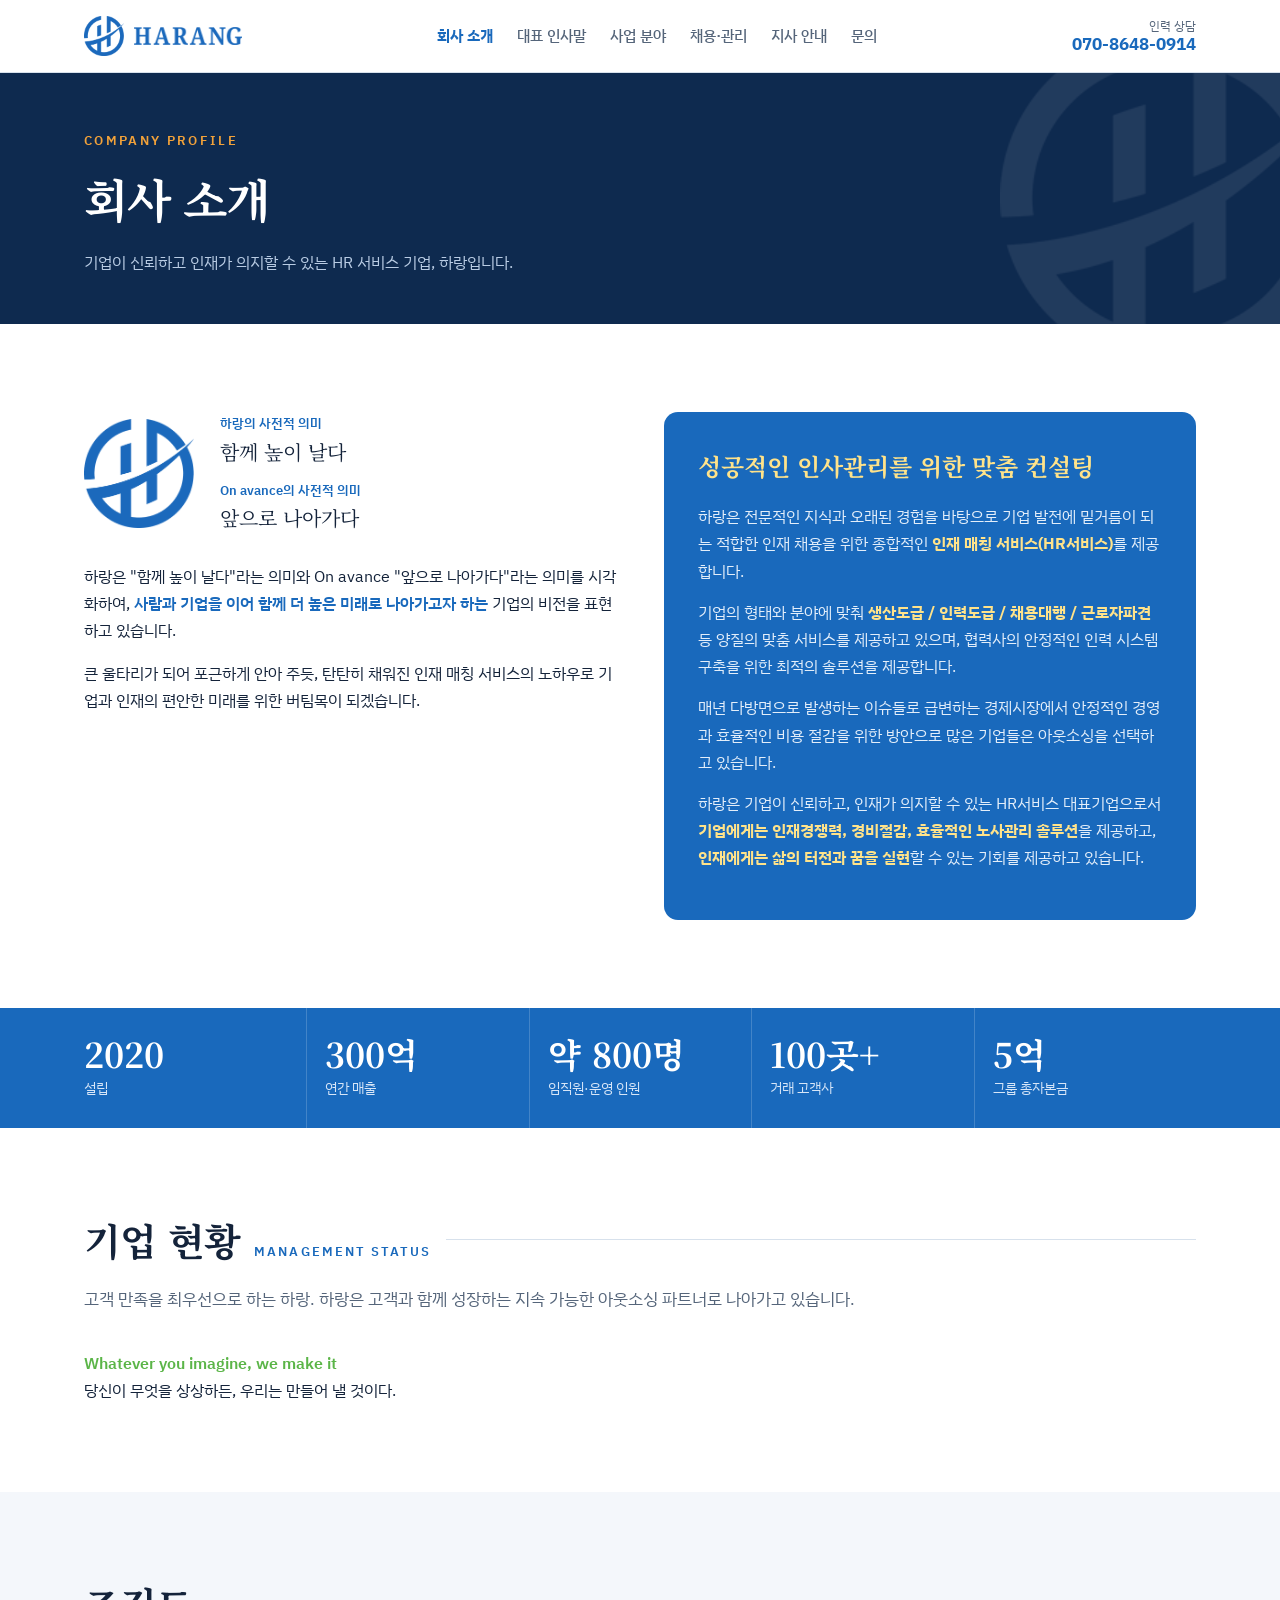
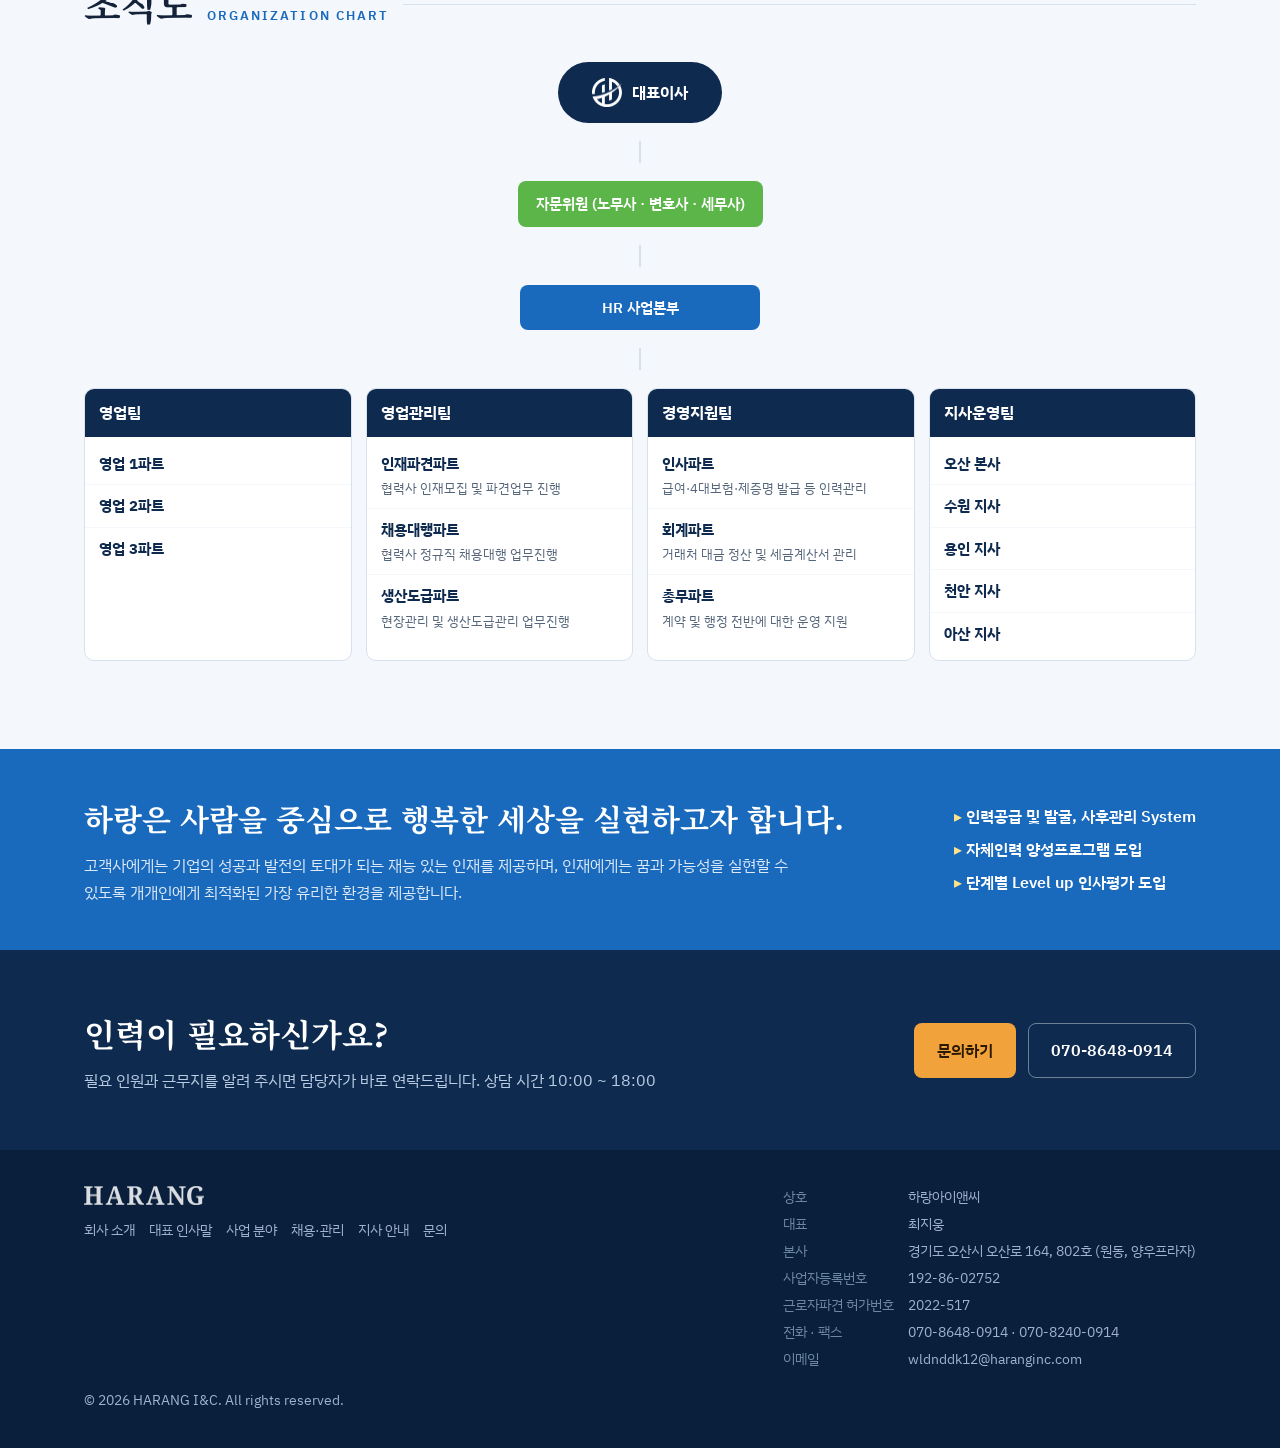
==== commit 1422f597: "Add files via upload" ====
--- a/about.html
+++ b/about.html
@@ -8,28 +8,279 @@
 <meta property="og:type" content="website">
 <meta property="og:title" content="회사 소개 | 하랑아이앤씨">
 <meta property="og:description" content="하랑아이앤씨 회사 소개, 기업 현황, 조직도, 팀 소개.">
-<link rel="icon" type="image/png" href="favicon.png">
+<link rel="icon" type="image/png" href="[data-uri]">
 <link rel="preconnect" href="https://fonts.googleapis.com">
 <link rel="preconnect" href="https://fonts.gstatic.com" crossorigin>
 <link href="https://fonts.googleapis.com/css2?family=Noto+Serif+KR:wght@600;700&family=IBM+Plex+Sans+KR:wght@400;500;600;700&display=swap" rel="stylesheet">
-<link rel="stylesheet" href="style.css">
+<style>
+/* 하랑아이앤씨 홈페이지 공통 스타일
+   Layout: 현장 배치표 — 왼쪽 정렬 섹션, 한국어 제목 + 영문 라벨(소개서 양식), 남색 히어로에 CI */
+:root{
+  --navy:#0E2A4F; --navy-2:#0A1F3B; --blue:#1969BC; --blue-2:#3F86D3; --sky:#EAF2FB; --paper:#FFFFFF; --mist:#F4F7FB;
+  --ink:#14233A; --muted:#55657A; --line:#D7E1EC; --signal:#F2A23A; --green:#5BB548; --on-navy:#FFFFFF; --on-navy-muted:#B9CCE4;
+  --serif:"Noto Serif KR","Nanum Myeongjo",serif;
+  --sans:"IBM Plex Sans KR","Apple SD Gothic Neo","Malgun Gothic","Noto Sans KR",system-ui,sans-serif;
+  color-scheme:light;
+}
+*,*::before,*::after{box-sizing:border-box}
+html{scroll-behavior:smooth;scroll-padding-top:84px}
+@media (prefers-reduced-motion:reduce){html{scroll-behavior:auto}}
+body{margin:0;background:var(--paper);color:var(--ink);font-family:var(--sans);font-size:16px;line-height:1.7;-webkit-font-smoothing:antialiased}
+a{color:inherit}
+img{max-width:100%;display:block}
+.wrap{max-width:1160px;margin:0 auto;padding-inline:24px}
+@media (max-width:600px){.wrap{padding-inline:18px}}
+
+/* header */
+.top{position:sticky;top:0;z-index:20;background:rgba(255,255,255,.97);backdrop-filter:saturate(1.4) blur(8px);border-bottom:1px solid var(--line)}
+.top .wrap{display:flex;align-items:center;justify-content:space-between;gap:16px;min-height:72px}
+.brand{display:flex;align-items:center;gap:10px;text-decoration:none;flex:none}
+.brand .s{width:40px;height:auto}.brand .w{width:108px;height:auto}
+nav.menu{display:flex;gap:2px}
+nav.menu a{text-decoration:none;color:var(--muted);font-weight:500;font-size:15px;padding:8px 11px;border-radius:6px;white-space:nowrap}
+nav.menu a:hover{color:var(--blue);background:var(--sky)}
+nav.menu a[aria-current="page"]{color:var(--blue);font-weight:700}
+.tel{display:flex;flex-direction:column;align-items:flex-end;line-height:1.25;text-decoration:none;flex:none}
+.tel small{font-size:12px;color:var(--muted)}
+.tel b{font-size:17px;color:var(--blue);font-variant-numeric:tabular-nums}
+.menu-btn{display:none;border:1px solid var(--line);background:var(--paper);border-radius:8px;padding:8px 12px;font:inherit;font-size:14px;cursor:pointer}
+@media (max-width:1020px){
+  .menu-btn{display:block}
+  nav.menu{display:none;position:absolute;left:0;right:0;top:100%;background:var(--paper);border-bottom:1px solid var(--line);flex-direction:column;padding:8px 18px 16px}
+  nav.menu.open{display:flex}
+  nav.menu a{padding:12px 8px;font-size:16px;border-bottom:1px solid var(--mist)}
+  .tel{display:none}
+}
+.btn{display:inline-flex;align-items:center;gap:8px;text-decoration:none;font-weight:600;border-radius:8px;padding:13px 22px;font-size:16px;border:1px solid transparent}
+.btn.primary{background:var(--signal);color:#2B1A00}.btn.primary:hover{background:#F7B65C}
+.btn.ghost{border-color:rgba(255,255,255,.4);color:var(--on-navy)}.btn.ghost:hover{background:rgba(255,255,255,.08)}
+.btn.line{border-color:var(--blue);color:var(--blue)}.btn.line:hover{background:var(--sky)}
+a:focus-visible,button:focus-visible{outline:3px solid var(--signal);outline-offset:2px}
+
+/* hero (home) */
+.hero{background:var(--navy);color:var(--on-navy);position:relative;overflow:hidden}
+.hero .bg{position:absolute;right:-120px;top:50%;transform:translateY(-50%);width:min(680px,80vw);opacity:.07;filter:brightness(0) invert(1);pointer-events:none}
+.hero .wrap{position:relative;padding-block:84px 76px}
+.ci{display:flex;align-items:center;gap:clamp(16px,3vw,30px);margin-bottom:34px;flex-wrap:wrap}
+.ci .s{width:clamp(96px,14vw,150px);filter:brightness(0) invert(1)}
+.ci .w{width:clamp(220px,34vw,380px);filter:brightness(0) invert(1)}
+.ci .tag{display:block;margin-top:10px;font-family:var(--sans);font-size:clamp(15px,1.8vw,20px);letter-spacing:.32em;color:#9CC4EE}
+.hero .eyebrow{font-size:13px;letter-spacing:.14em;text-transform:uppercase;color:var(--on-navy-muted);font-weight:600;margin:0 0 16px}
+.hero p.lead{font-size:clamp(17px,2vw,21px);color:#DCE7F5;max-width:36em;margin:0 0 32px}
+.ctas{display:flex;gap:12px;flex-wrap:wrap}
+
+/* page banner (sub pages) */
+.banner{background:var(--navy);color:var(--on-navy);position:relative;overflow:hidden}
+.banner .wrap{padding-block:56px 48px;position:relative}
+.banner .bg{position:absolute;right:-60px;top:50%;transform:translateY(-50%);width:340px;opacity:.08;filter:brightness(0) invert(1)}
+.banner h1{font-family:var(--serif);font-size:clamp(30px,4.4vw,46px);margin:0;letter-spacing:-.02em}
+.banner .en{display:block;font-size:13px;letter-spacing:.18em;text-transform:uppercase;color:var(--signal);font-weight:600;margin-bottom:8px}
+.banner p{margin:12px 0 0;color:var(--on-navy-muted);max-width:40em}
+
+/* figures */
+.figures{background:var(--blue);color:var(--on-navy)}
+.figures ul{list-style:none;margin:0;padding:0;display:grid;grid-template-columns:repeat(5,minmax(0,1fr))}
+.figures li{padding:26px 18px;border-left:1px solid rgba(255,255,255,.18)}
+.figures li:first-child{border-left:0;padding-left:0}
+.figures b{display:block;font-family:var(--serif);font-size:clamp(24px,3vw,34px);font-weight:700;font-variant-numeric:tabular-nums;line-height:1.2}
+.figures span{font-size:14px;color:#D7E6F8}
+@media (max-width:860px){.figures ul{grid-template-columns:repeat(2,minmax(0,1fr))}.figures li{border-left:0;padding:18px 0;border-top:1px solid rgba(255,255,255,.18)}.figures li:nth-child(-n+2){border-top:0}}
+
+/* sections */
+section.sec{padding-block:88px}
+section.sec.alt{background:var(--mist)}
+section.sec.tight{padding-block:64px}
+.sec-head{display:flex;align-items:baseline;gap:14px;flex-wrap:wrap;margin-bottom:34px}
+.sec-head h2{font-family:var(--serif);font-size:clamp(26px,3.2vw,38px);line-height:1.25;margin:0;letter-spacing:-.02em;text-wrap:balance}
+.sec-head .en{font-size:13px;letter-spacing:.16em;text-transform:uppercase;color:var(--blue);font-weight:600}
+.sec-head .rule{flex:1;min-width:40px;height:1px;background:var(--line);align-self:center}
+.intro{max-width:46em;color:var(--muted);font-size:17px;margin:-12px 0 36px}
+.prose p{margin:0 0 16px;max-width:42em}
+.prose strong{color:var(--blue);font-weight:600}
+@media (max-width:600px){section.sec{padding-block:60px}}
+.grid2{display:grid;grid-template-columns:repeat(2,minmax(0,1fr));gap:48px;align-items:start}
+@media (max-width:860px){.grid2{grid-template-columns:1fr;gap:32px}}
+
+/* cards */
+.cards4{display:grid;grid-template-columns:repeat(4,minmax(0,1fr));gap:16px}
+@media (max-width:960px){.cards4{grid-template-columns:repeat(2,minmax(0,1fr))}}
+@media (max-width:520px){.cards4{grid-template-columns:1fr}}
+.card{background:var(--paper);border:1px solid var(--line);border-radius:10px;padding:26px 22px;min-width:0;display:flex;flex-direction:column;gap:8px}
+a.card{text-decoration:none}a.card:hover{border-color:var(--blue)}
+.card h3{font-size:20px;margin:0}.card small{font-size:12px;letter-spacing:.12em;text-transform:uppercase;color:var(--blue);font-weight:600}
+.card p{margin:0;color:var(--muted);font-size:15px}
+.card .more{margin-top:auto;padding-top:8px;color:var(--blue);font-weight:600;font-size:14px}
+
+/* CI meaning */
+.meaning{display:flex;gap:26px;align-items:center;flex-wrap:wrap;margin-bottom:28px}
+.meaning img{width:110px}
+.meaning dl{margin:0;display:grid;gap:10px}
+.meaning dt{font-size:13px;color:var(--blue);font-weight:600}
+.meaning dd{margin:0;font-family:var(--serif);font-size:20px}
+.consult{background:var(--blue);color:var(--on-navy);border-radius:14px;padding:34px}
+.consult h3{font-family:var(--serif);font-size:24px;margin:0 0 16px;color:#FFE38A}
+.consult p{margin:0 0 14px;color:#E3EEFA}
+.consult strong{color:#FFE38A}
+
+/* org chart */
+.org{display:grid;gap:18px;justify-items:center}
+.org .ceo{background:var(--navy);color:#fff;border-radius:999px;padding:16px 34px;font-weight:700;display:flex;align-items:center;gap:10px}
+.org .ceo img{width:30px;filter:brightness(0) invert(1)}
+.org .row{display:flex;gap:14px;flex-wrap:wrap;justify-content:center}
+.org .pill{border-radius:8px;padding:10px 18px;font-weight:600;font-size:15px}
+.org .pill.green{background:var(--green);color:#fff}.org .pill.navy{background:var(--blue);color:#fff;min-width:240px;text-align:center}
+.org .depts{display:grid;grid-template-columns:repeat(4,minmax(0,1fr));gap:14px;width:100%}
+@media (max-width:960px){.org .depts{grid-template-columns:repeat(2,minmax(0,1fr))}}
+@media (max-width:520px){.org .depts{grid-template-columns:1fr}}
+.dept{border:1px solid var(--line);border-radius:10px;overflow:hidden;background:var(--paper)}
+.dept h4{margin:0;background:var(--navy);color:#fff;padding:10px 14px;font-size:16px}
+.dept ul{list-style:none;margin:0;padding:6px 0}
+.dept li{padding:8px 14px;border-bottom:1px solid var(--mist);font-size:14px}
+.dept li:last-child{border-bottom:0}
+.dept li b{display:block;font-size:15px;color:var(--navy)}
+.dept li span{color:var(--muted);font-size:13px}
+.vline{width:2px;height:22px;background:var(--line)}
+
+/* vision band */
+.vision{background:var(--blue);color:#fff}
+.vision .wrap{padding-block:44px;display:flex;gap:30px;flex-wrap:wrap;justify-content:space-between;align-items:center}
+.vision h3{font-family:var(--serif);font-size:clamp(22px,2.6vw,30px);margin:0 0 8px}
+.vision p{margin:0;color:#DCE9F8;max-width:44em}
+.vision ul{margin:0;padding:0;list-style:none;display:grid;gap:6px;font-weight:600}
+.vision ul li::before{content:"▸ ";color:#FFE38A}
+
+/* greeting */
+.letter{display:grid;grid-template-columns:minmax(0,.8fr) minmax(0,1.2fr);gap:56px;align-items:start}
+@media (max-width:860px){.letter{grid-template-columns:1fr;gap:28px}}
+.letter .lead{font-family:var(--serif);font-size:clamp(26px,3.4vw,38px);line-height:1.4;margin:0;color:var(--navy)}
+.letter .lead small{display:block;font-family:var(--sans);font-size:15px;color:var(--blue);font-weight:600;letter-spacing:.1em;margin-bottom:12px}
+.letter .text p{margin:0 0 18px;font-size:17px;color:#2B3A50}
+.sign{margin-top:30px;display:flex;justify-content:flex-end;align-items:flex-end;gap:14px;color:var(--muted);font-size:15px}
+.sign b{font-family:var(--serif);font-size:28px;color:var(--ink);letter-spacing:.24em;line-height:1.2}
+.sign .hanja{display:block;font-family:var(--serif);font-size:16px;letter-spacing:.3em;color:var(--muted)}
+
+/* services */
+.svc{display:grid;grid-template-columns:minmax(0,1fr) minmax(0,1fr);gap:40px;align-items:start;padding-block:56px;border-top:1px solid var(--line)}
+.svc:first-of-type{border-top:0;padding-top:8px}
+@media (max-width:860px){.svc{grid-template-columns:1fr;gap:24px}}
+.svc .num{font-family:var(--serif);color:var(--blue);font-size:20px;font-weight:700}
+.svc h3{font-family:var(--serif);font-size:30px;margin:2px 0 4px}
+.svc h3 small{font-family:var(--sans);font-size:14px;color:var(--muted);font-weight:500;margin-left:8px}
+.svc p{margin:0 0 14px;color:#33445C}
+.svc .note{color:var(--blue);font-size:15px}
+.diagram{background:var(--sky);border-radius:14px;padding:18px}
+.diagram svg{width:100%;height:auto;display:block}
+.diagram .cap{margin:10px 0 0;text-align:center;font-size:14px;color:var(--muted)}
+.fx h4{margin:18px 0 8px;font-size:16px;color:var(--navy)}
+.fx ul{margin:0;padding:0;list-style:none;display:grid;grid-template-columns:repeat(2,minmax(0,1fr));gap:6px 18px}
+.fx li{font-size:15px;padding-left:14px;position:relative}
+.fx li::before{content:"";position:absolute;left:0;top:.72em;width:6px;height:6px;border-radius:50%;background:var(--blue)}
+.fx3{display:grid;grid-template-columns:repeat(3,minmax(0,1fr));gap:12px;margin-top:10px}
+@media (max-width:600px){.fx3{grid-template-columns:1fr}}
+.fx3 div{background:var(--sky);border-radius:10px;overflow:hidden}
+.fx3 h5{margin:0;background:var(--navy);color:#fff;text-align:center;padding:10px;font-size:15px}
+.fx3 ul{display:block;padding:12px 14px}
+.fx3 li{margin:4px 0}
+.types{margin:0;padding:0;list-style:none;display:grid;gap:6px}
+.types b{color:var(--navy)}
+
+/* necessity */
+.need{display:grid;grid-template-columns:minmax(0,1.3fr) minmax(0,1fr);gap:24px}
+@media (max-width:860px){.need{grid-template-columns:1fr}}
+.aspect{border:2px solid var(--blue);border-radius:14px;padding:20px 22px;background:var(--paper)}
+.aspect h4{display:inline-block;margin:0 0 10px;background:var(--blue);color:#fff;border-radius:999px;padding:4px 16px;font-size:16px}
+.aspect ul{margin:0;padding-left:18px;color:#33445C;font-size:15px}
+.stack{display:grid;gap:14px}
+.box{border-radius:14px;padding:22px;color:#fff}
+.box.o{background:#E9673C}.box.g{background:#2F9B48}
+.box h4{margin:0 0 8px;font-size:20px;color:#FFF3B0}
+.box p{margin:0;font-size:15px;color:#fff}
+.slogan{margin-top:30px;text-align:center}
+.slogan p{margin:0;color:var(--muted)}
+.slogan b{display:block;font-family:var(--serif);font-size:clamp(20px,2.6vw,28px);color:var(--navy);margin-top:8px}
+
+/* diff */
+.diff{display:grid;grid-template-columns:repeat(4,minmax(0,1fr));gap:16px}
+@media (max-width:960px){.diff{grid-template-columns:repeat(2,minmax(0,1fr))}}
+@media (max-width:480px){.diff{grid-template-columns:1fr}}
+.diff div{border-radius:12px;border-top:6px solid var(--blue);background:var(--paper);box-shadow:0 1px 0 var(--line);border-left:1px solid var(--line);border-right:1px solid var(--line);border-bottom:1px solid var(--line);padding:22px}
+.diff div:nth-child(2n){border-top-color:var(--green)}
+.diff h3{margin:0;font-size:20px;color:var(--blue)}.diff div:nth-child(2n) h3{color:#3E8F2F}
+.diff small{display:block;font-size:12px;letter-spacing:.1em;text-transform:uppercase;color:var(--muted);margin-bottom:10px}
+.diff p{margin:0;font-size:15px;color:#33445C}
+.quote{margin-top:28px;background:var(--navy);color:#fff;border-radius:12px;padding:24px 28px}
+.quote b{font-family:var(--serif);font-size:22px;display:block;margin-bottom:4px}
+.quote span{color:var(--on-navy-muted)}
+
+/* process */
+.steps{list-style:none;margin:0;padding:0;display:grid;gap:12px;counter-reset:s}
+.steps>li{display:grid;grid-template-columns:minmax(180px,.35fr) minmax(0,1fr);border-radius:10px;overflow:hidden;border:1px solid var(--line);counter-increment:s}
+@media (max-width:640px){.steps>li{grid-template-columns:1fr}}
+.steps h3{margin:0;background:var(--blue);color:#fff;padding:18px 20px;font-size:18px}
+.steps h3::before{content:"0" counter(s) ". ";font-family:var(--serif)}
+.steps ul{margin:0;padding:16px 20px 16px 36px;background:var(--sky);color:#2B3A50;font-size:15px}
+.channels{margin:0;padding:0;list-style:none;display:grid;grid-template-columns:repeat(2,minmax(0,1fr));gap:10px 24px}
+@media (max-width:640px){.channels{grid-template-columns:1fr}}
+.channels li{padding:12px 16px;border-left:3px solid var(--blue);background:var(--paper);font-size:15.5px}
+.mgmt{display:grid;grid-template-columns:repeat(2,minmax(0,1fr));gap:18px}
+@media (max-width:760px){.mgmt{grid-template-columns:1fr}}
+.mgmt div{border:1px solid var(--line);border-radius:10px;padding:20px 22px;background:var(--paper)}
+.mgmt h3{margin:0 0 8px;font-size:18px;color:var(--navy)}
+.mgmt ul{margin:0;padding-left:18px;color:#33445C;font-size:15px}
+
+/* network */
+.branches{display:grid;grid-template-columns:repeat(2,minmax(0,1fr));gap:18px}
+@media (max-width:860px){.branches{grid-template-columns:1fr}}
+.branch{border:1px solid var(--line);border-radius:12px;padding:26px;background:var(--paper)}
+.branch.hq{border:2px solid var(--blue);grid-column:1/-1}
+.branch .tag{display:inline-block;font-size:12px;font-weight:700;letter-spacing:.08em;color:#fff;background:var(--blue);border-radius:4px;padding:2px 8px}
+.branch.hq .tag{background:var(--signal);color:#2B1A00}
+.branch h3{font-family:var(--serif);font-size:26px;margin:10px 0 8px}
+.branch p{margin:0 0 6px;color:var(--muted);font-size:15px}
+.branch a{color:var(--blue);font-weight:600;font-size:14px}
+
+/* contact */
+.contact-cards{display:grid;grid-template-columns:repeat(2,minmax(0,1fr));gap:20px}
+@media (max-width:760px){.contact-cards{grid-template-columns:1fr}}
+.ccard{border:1px solid var(--line);border-radius:12px;padding:30px;background:var(--paper)}
+.ccard h3{font-family:var(--serif);font-size:24px;margin:0 0 8px}
+.ccard p{margin:0 0 18px;color:var(--muted)}
+.ccard .num{display:block;font-size:clamp(26px,3vw,34px);font-weight:700;color:var(--blue);text-decoration:none;font-variant-numeric:tabular-nums}
+.info{margin-top:28px;display:grid;grid-template-columns:auto 1fr;gap:10px 22px;border-top:1px solid var(--line);padding-top:24px}
+.info dt{color:var(--muted);font-size:14px}.info dd{margin:0}
+
+/* cta band */
+.cta{background:var(--navy);color:#fff}
+.cta .wrap{padding-block:56px;display:flex;justify-content:space-between;align-items:center;gap:24px;flex-wrap:wrap}
+.cta h2{font-family:var(--serif);font-size:clamp(22px,2.8vw,32px);margin:0 0 6px}
+.cta p{margin:0;color:var(--on-navy-muted)}
+
+footer{background:var(--navy-2);color:#9FB3CC;font-size:13.5px}
+footer .wrap{padding-block:36px;display:flex;flex-wrap:wrap;gap:18px 40px;justify-content:space-between}
+footer dl{margin:0;display:grid;grid-template-columns:auto 1fr;gap:4px 14px}
+footer dt{color:#6F87A6}footer dd{margin:0}
+footer .fb img{width:120px;filter:brightness(0) invert(1);opacity:.85}
+footer nav{display:flex;flex-wrap:wrap;gap:4px 14px;margin-top:14px}
+footer nav a{text-decoration:none;color:#9FB3CC}footer nav a:hover{color:#fff}
+
+</style>
 </head>
 <body>
 <header class="top">
   <div class="wrap">
-    <a class="brand" href="index.html" aria-label="하랑아이앤씨 홈"><img class="s" src="logo-symbol.png" alt=""><img class="w" src="logo-wordmark.png" alt="HARANG"></a>
-    <nav class="menu" id="menu" aria-label="주요 메뉴"><a href="about.html" aria-current="page">회사 소개</a><a href="greeting.html">대표 인사말</a><a href="business.html">사업 분야</a><a href="process.html">채용·관리</a><a href="network.html">지사 안내</a><a href="clients.html">고객사</a><a href="contact.html">문의</a></nav>
+    <a class="brand" href="index.html" aria-label="하랑아이앤씨 홈"><img class="s" src="[data-uri]" alt=""><img class="w" src="[data-uri]" alt="HARANG"></a>
+    <nav class="menu" id="menu" aria-label="주요 메뉴"><a href="about.html" aria-current="page">회사 소개</a><a href="greeting.html">대표 인사말</a><a href="business.html">사업 분야</a><a href="process.html">채용·관리</a><a href="network.html">지사 안내</a><a href="contact.html">문의</a></nav>
     <a class="tel" href="tel:07086480914"><small>인력 상담</small><b>070-8648-0914</b></a>
     <button class="menu-btn" type="button" aria-expanded="false" aria-controls="menu" onclick="var m=document.getElementById('menu');var o=m.classList.toggle('open');this.setAttribute('aria-expanded',o);this.textContent=o?'닫기':'메뉴';">메뉴</button>
   </div>
 </header>
 <main>
 
-<section class="banner"><img class="bg" src="logo-symbol.png" alt=""><div class="wrap"><span class="en">Company Profile</span><h1>회사 소개</h1><p>기업이 신뢰하고 인재가 의지할 수 있는 HR 서비스 기업, 하랑입니다.</p></div></section>
+<section class="banner"><img class="bg" src="[data-uri]" alt=""><div class="wrap"><span class="en">Company Profile</span><h1>회사 소개</h1><p>기업이 신뢰하고 인재가 의지할 수 있는 HR 서비스 기업, 하랑입니다.</p></div></section>
 <section class="sec">
   <div class="wrap grid2">
     <div class="prose">
-      <div class="meaning"><img src="logo-symbol.png" alt="하랑 CI">
+      <div class="meaning"><img src="[data-uri]" alt="하랑 CI">
         <dl><div><dt>하랑의 사전적 의미</dt><dd>함께 높이 날다</dd></div><div><dt>On avance의 사전적 의미</dt><dd>앞으로 나아가다</dd></div></dl></div>
       <p>하랑은 "함께 높이 날다"라는 의미와 On avance "앞으로 나아가다"라는 의미를 시각화하여, <strong>사람과 기업을 이어 함께 더 높은 미래로 나아가고자 하는</strong> 기업의 비전을 표현하고 있습니다.</p>
       <p>큰 울타리가 되어 포근하게 안아 주듯, 탄탄히 채워진 인재 매칭 서비스의 노하우로 기업과 인재의 편안한 미래를 위한 버팀목이 되겠습니다.</p>
@@ -58,7 +309,7 @@
   <div class="wrap">
     <div class="sec-head"><h2>조직도</h2><span class="en">Organization Chart</span><span class="rule"></span></div>
     <div class="org">
-      <div class="ceo"><img src="logo-symbol.png" alt="">대표이사</div>
+      <div class="ceo"><img src="[data-uri]" alt="">대표이사</div>
       <div class="vline"></div>
       <div class="row"><span class="pill green">자문위원 (노무사 · 변호사 · 세무사)</span></div>
       <div class="vline"></div>
@@ -73,19 +324,6 @@
     </div>
   </div>
 </section>
-<section class="sec">
-  <div class="wrap">
-    <div class="sec-head"><h2>팀 코멘트</h2><span class="en">Team Comment</span><span class="rule"></span></div>
-    <div class="team">
-      <article class="member"><img src="team-1.jpg" alt="박진호 팀장"><div class="body"><span class="team-name" style="color:#C0756E">영업관리팀</span><h3>박진호<span>팀장</span></h3>
-        <p>기업과 기업 간의 동반 성장하는 파트너가 되어 협력사가 성장할 수 있게 아낌없는 지원과 서포트를 하며 <em>HR사업에 미래가 되는 기업</em>이 되도록 최선을 다할 것을 약속드립니다.</p><div class="en" style="color:#C0756E">Park Jinho</div></div></article>
-      <article class="member"><img src="team-2.jpg" alt="정태균 팀장"><div class="body"><span class="team-name" style="color:#4A6FC0">영업팀</span><h3>정태균<span>팀장</span></h3>
-        <p><em>고객사와 근로자의 니즈를 재빠르게 파악</em>한 후 최대한 합의점을 찾도록 노력하고, 서로 간의 신뢰를 쌓을 수 있도록 그 누구보다도 최선을 다할 것을 약속드립니다.</p><div class="en" style="color:#4A6FC0">Jung Taekyun</div></div></article>
-      <article class="member"><img src="team-3.jpg" alt="장민혁 대리"><div class="body"><span class="team-name" style="color:#3E9C8E">영업팀</span><h3>장민혁<span>대리</span></h3>
-        <p><em>신뢰, 믿음, 배려를 바탕</em>으로 내가 먼저 가 아닌 남을 먼저 생각하는 마음으로 고객사와 근로자에게 항상 최선을 다하겠습니다.</p><div class="en" style="color:#3E9C8E">Jang Minhyuk</div></div></article>
-    </div>
-  </div>
-</section>
 <section class="vision"><div class="wrap">
   <div><h3>하랑은 사람을 중심으로 행복한 세상을 실현하고자 합니다.</h3>
   <p>고객사에게는 기업의 성공과 발전의 토대가 되는 재능 있는 인재를 제공하며, 인재에게는 꿈과 가능성을 실현할 수 있도록 개개인에게 최적화된 가장 유리한 환경을 제공합니다.</p></div>
@@ -96,7 +334,7 @@
 </main>
 <footer>
   <div class="wrap">
-    <div class="fb"><img src="logo-wordmark.png" alt="HARANG"><nav aria-label="하단 메뉴"><a href="about.html">회사 소개</a><a href="greeting.html">대표 인사말</a><a href="business.html">사업 분야</a><a href="process.html">채용·관리</a><a href="network.html">지사 안내</a><a href="clients.html">고객사</a><a href="contact.html">문의</a></nav></div>
+    <div class="fb"><img src="[data-uri]" alt="HARANG"><nav aria-label="하단 메뉴"><a href="about.html">회사 소개</a><a href="greeting.html">대표 인사말</a><a href="business.html">사업 분야</a><a href="process.html">채용·관리</a><a href="network.html">지사 안내</a><a href="contact.html">문의</a></nav></div>
     <dl>
       <dt>상호</dt><dd>하랑아이앤씨</dd>
       <dt>대표</dt><dd>최지웅</dd>
